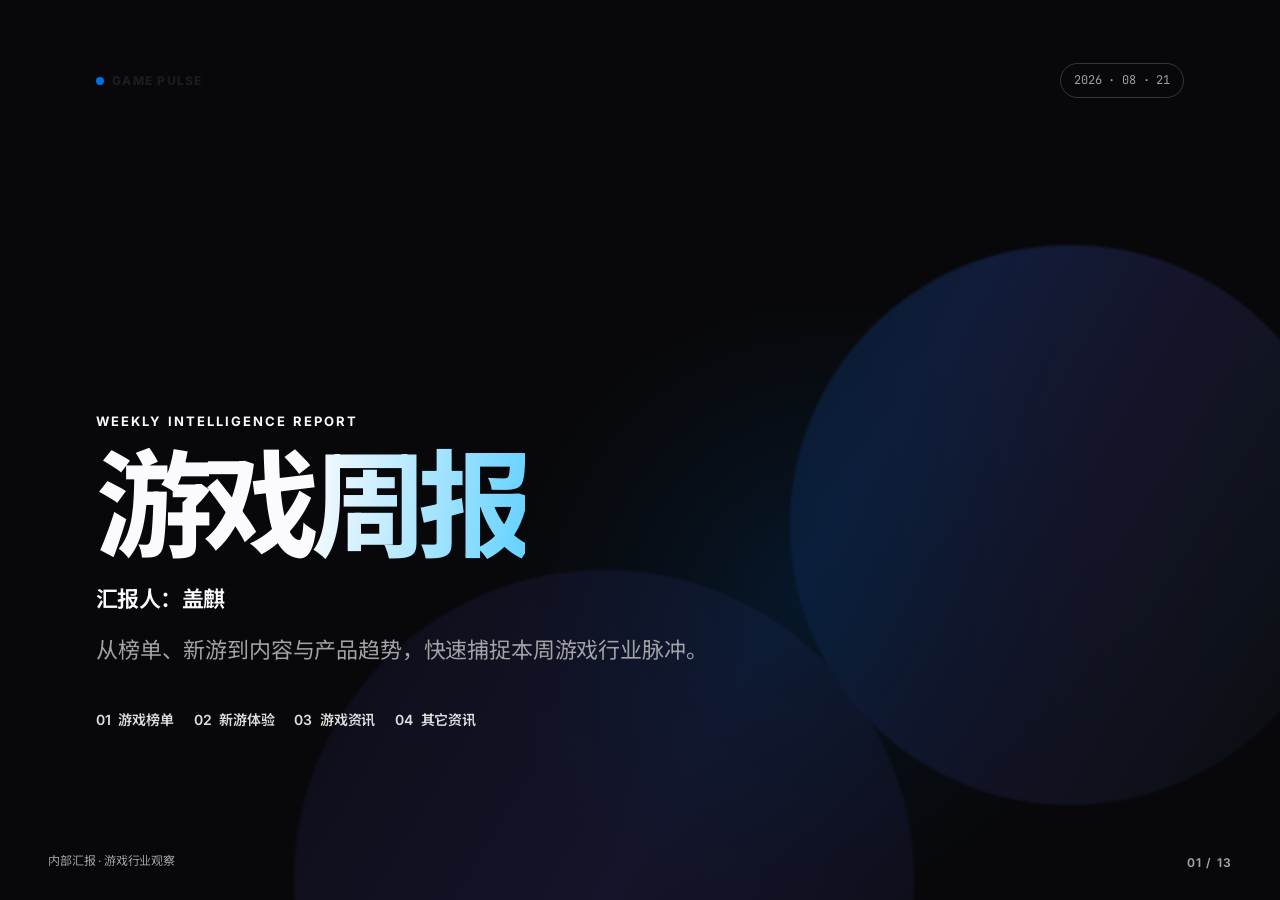
==== index.html @ 240796e3 "Publish game weekly report" ====
<!doctype html>
<html lang="zh-CN">
<head>
  <meta charset="utf-8">
  <meta name="viewport" content="width=device-width, initial-scale=1">
  <title>游戏周报 · 2026.08.21</title>
  <!-- 基于 html-ppt 的 weekly-report 模板重构：极简 Apple keynote 视觉 -->
  <link rel="stylesheet" href="fonts.css">
  <link rel="stylesheet" href="base.css">
  <link rel="stylesheet" href="animations.css">
  <link rel="stylesheet" id="theme-link" href="minimal-white.css">
  <link rel="stylesheet" href="style.css">
</head>
<body class="tpl-game-weekly">
  <main class="deck" aria-label="游戏周报">

    <!-- 01 · Cover -->
    <section class="slide cover-slide dark-slide is-active" data-title="游戏周报">
      <div class="cover-orb orb-a" aria-hidden="true"></div>
      <div class="cover-orb orb-b" aria-hidden="true"></div>
      <div class="cover-top">
        <span class="brand-mark"><i></i>GAME PULSE</span>
        <span class="date-chip">2026 · 08 · 21</span>
      </div>
      <div class="cover-content">
        <p class="eyebrow inverse" data-anim="fade-up">WEEKLY INTELLIGENCE REPORT</p>
        <h1 class="cover-title" data-anim="fade-up">游戏<span>周报</span></h1>
        <p class="cover-reporter" data-anim="fade-up">汇报人：盖麒</p>
        <p class="cover-lede" data-anim="fade-up">从榜单、新游到内容与产品趋势，快速捕捉本周游戏行业脉冲。</p>
        <div class="cover-index" data-anim="fade-up">
          <span>01&nbsp; 游戏榜单</span><span>02&nbsp; 新游体验</span><span>03&nbsp; 游戏资讯</span><span>04&nbsp; 其它资讯</span>
        </div>
      </div>
      <div class="cover-meta">内部汇报 · 游戏行业观察</div>
      <span class="page-count inverse">01 / 13</span>
      <aside class="notes">本周周报覆盖四个部分：榜单表现、新游《Yarn Flow》体验、《黑神话：钟馗》实机公开，以及 IP 商业化和 AI 产品分层两条其它资讯。整份报告重点不在罗列信息，而是提炼可持续跟踪的行业信号。</aside>
    </section>

    <!-- 02 · Agenda -->
    <section class="slide agenda-slide" data-title="本周目录">
      <div class="slide-topline">
        <span class="brand-mark"><i></i>GAME PULSE</span>
        <span class="section-label">WEEKLY REPORT · 08.21</span>
      </div>
      <div class="agenda-intro">
        <p class="eyebrow">THIS WEEK</p>
        <h2 class="h2">四个切面，<br>看见本周游戏脉冲。</h2>
      </div>
      <div class="agenda-grid" data-anim="fade-up">
        <article class="agenda-item active"><span>01</span><div><b>游戏榜单</b><p>总榜、益智解谜、家庭</p></div><em>→</em></article>
        <article class="agenda-item"><span>02</span><div><b>新游体验</b><p>《Yarn Flow》</p></div><em>→</em></article>
        <article class="agenda-item"><span>03</span><div><b>游戏资讯</b><p>《黑神话：钟馗》</p></div><em>→</em></article>
        <article class="agenda-item"><span>04</span><div><b>其它资讯</b><p>IP 商业化与 AI 产品</p></div><em>→</em></article>
      </div>
      <span class="page-count">02 / 13</span>
      <aside class="notes">接下来依次看四个章节。前两部分从移动游戏榜单和一款轻度解谜新游切入；后两部分则关注内容型游戏、成熟 IP 的高端化，以及 AI 产品针对青少年用户的分层设计。</aside>
    </section>

    <!-- 03 · Ranking / Overall -->
    <section class="slide ranking-detail-slide" data-title="01 · 游戏榜单 · 总榜">
      <div class="slide-topline">
        <span class="brand-mark"><i></i>GAME PULSE</span>
        <span class="section-label">01 · 游戏榜单</span>
      </div>
      <div class="rank-focus-heading"><div><p class="eyebrow">RANKING SNAPSHOT · 01</p><h2 class="h2">总榜</h2></div><p>免费 / 付费 / 畅销</p></div>
      <figure class="rank-focus" data-anim="fade-up"><img src="ranking-overall.png" alt="总榜截图"></figure>
      <p class="rank-focus-caption">数据更新时间：08 月 21 日 15:25</p>
      <span class="page-count">03 / 13</span>
      <aside class="notes">总榜单页展示免费、付费和畅销三个维度。当前榜首依次为 Block Out!、Minecraft 与 MONOPOLY GO!。</aside>
    </section>

    <!-- 04 · Ranking / Puzzle -->
    <section class="slide ranking-detail-slide" data-title="01 · 游戏榜单 · 益智解谜">
      <div class="slide-topline">
        <span class="brand-mark"><i></i>GAME PULSE</span>
        <span class="section-label">01 · 游戏榜单</span>
      </div>
      <div class="rank-focus-heading"><div><p class="eyebrow">RANKING SNAPSHOT · 02</p><h2 class="h2">益智解谜</h2></div><p>免费 / 付费 / 畅销</p></div>
      <figure class="rank-focus" data-anim="fade-up"><img src="ranking-puzzle.png" alt="益智解谜榜单截图"></figure>
      <p class="rank-focus-caption">数据更新时间：08 月 21 日 15:20</p>
      <span class="page-count">04 / 13</span>
      <aside class="notes">益智解谜赛道中，Block Out! 位列免费榜首，Red’s First Flight 位列付费榜首，Royal Match 位列畅销榜首。整理解谜和长线经营型产品均保持较高存在感。</aside>
    </section>

    <!-- 05 · Ranking / Family -->
    <section class="slide ranking-detail-slide" data-title="01 · 游戏榜单 · 家庭">
      <div class="slide-topline">
        <span class="brand-mark"><i></i>GAME PULSE</span>
        <span class="section-label">01 · 游戏榜单</span>
      </div>
      <div class="rank-focus-heading"><div><p class="eyebrow">RANKING SNAPSHOT · 03</p><h2 class="h2">家庭</h2></div><p>免费 / 付费 / 畅销</p></div>
      <figure class="rank-focus" data-anim="fade-up"><img src="ranking-family.png" alt="家庭榜单截图"></figure>
      <p class="rank-focus-caption">数据更新时间：08 月 21 日 15:20</p>
      <span class="page-count">05 / 13</span>
      <aside class="notes">家庭赛道中，MONOPOLY GO! 同时位居免费榜与畅销榜首；付费榜首为 MONOPOLY: The Board Game。桌游 IP 在家庭用户中的持续吸引力仍然明显。</aside>
    </section>

    <!-- 04 · Yarn Flow intro -->
    <section class="slide yarn-showcase" data-title="02 · 新游体验 · Yarn Flow">
      <div class="slide-topline">
        <span class="brand-mark"><i></i>GAME PULSE</span>
        <span class="section-label">02 · 新游体验</span>
      </div>
      <div class="yarn-layout">
        <div class="yarn-copy" data-anim="fade-up">
          <p class="eyebrow">NEW GAME TEST</p>
          <h2 class="h2">《Yarn Flow》</h2>
          <p class="yarn-tagline">毛线 × 传送带<br>一场轻量的顺序解谜。</p>
          <p class="yarn-body">点击不同颜色的毛线卷，让毛线进入轨道并流向对应颜色区域；清空场上所有毛线，即可过关。</p>
          <div class="micro-pills"><span>轻度解谜</span><span>颜色归类</span><span>动态反馈</span></div>
        </div>
        <div class="phone-gallery" data-anim="fade-up">
          <figure class="phone phone-1"><img src="yarn-01.png" alt="Yarn Flow 关卡界面 1"></figure>
          <figure class="phone phone-2"><img src="yarn-02.png" alt="Yarn Flow 关卡界面 2"></figure>
          <figure class="phone phone-3"><img src="yarn-03.png" alt="Yarn Flow 关卡界面 3"></figure>
        </div>
      </div>
      <span class="page-count">06 / 13</span>
      <aside class="notes">《Yarn Flow》的包装非常直观：毛线、颜色和传送带。玩家的目标是把不同颜色的毛线依次送入正确区域，直到场面被清空。它并不依赖复杂规则，优势首先来自题材可识别、反馈流畅、上手门槛低。</aside>
    </section>

    <!-- 05 · Yarn Flow analysis -->
    <section class="slide insight-slide" data-title="Yarn Flow · 体验判断">
      <div class="slide-topline">
        <span class="brand-mark"><i></i>GAME PULSE</span>
        <span class="section-label">02 · 新游体验</span>
      </div>
      <p class="eyebrow">EXPERIENCE JUDGMENT</p>
      <h2 class="h2">真正的策略，来自<br><span class="blue-text">“先点哪一卷”。</span></h2>
      <div class="insight-layout" data-anim="fade-up">
        <div class="mechanics-list">
          <article class="mechanic-card"><span class="mechanic-no">01</span><div><h3>核心操作</h3><p>点击不同颜色的毛线卷，使其进入轨道、流向对应颜色区域。</p></div></article>
          <article class="mechanic-card"><span class="mechanic-no">02</span><div><h3>策略来源</h3><p>点击顺序与防堵塞。过早释放不合适的颜色，会占用轨道或临时空间。</p></div></article>
          <article class="mechanic-card"><span class="mechanic-no">03</span><div><h3>动态反馈</h3><p>毛线流动、颜色归类与传送带动画，使传统 Sort / Jam 的体验更轻、更解压。</p></div></article>
        </div>
        <div class="verdict-card">
          <p class="card-label">体验判断</p>
          <h3>低理解成本，<br>但具备强演示性。</h3>
          <p>玩法底层并不复杂，优势主要来自题材辨识度、流动反馈与“点错一步造成堵塞”的即时后果。</p>
          <div class="verdict-line"></div>
          <p class="card-label">后续值得观察</p>
          <div class="watch-list"><span>关卡复杂度</span><span>障碍扩展</span><span>长线留存</span></div>
        </div>
      </div>
      <span class="page-count">07 / 13</span>
      <aside class="notes">这款产品的核心不是新规则，而是用毛线流动重新包装了顺序解谜。操作简单，但错误顺序会马上产生堵塞，形成自然的策略张力。这种“正确与错误都很可视化”的结构，也天然适合在买量素材中快速传达玩法。</aside>
    </section>

    <!-- 06 · Black Myth news -->
    <section class="slide black-myth-slide dark-slide" data-title="03 · 游戏资讯 · 黑神话：钟馗">
      <div class="slide-topline">
        <span class="brand-mark inverse"><i></i>GAME PULSE</span>
        <span class="section-label inverse">03 · 游戏资讯</span>
      </div>
      <div class="black-myth-heading" data-anim="fade-up">
        <div>
          <p class="eyebrow inverse">GAME NEWS · AUG 20</p>
          <h2 class="h2 inverse">《黑神话：钟馗》<br>公布 <span class="blue-text">15 分钟</span>实机</h2>
        </div>
        <div class="status-note"><b>开发中版本</b><span>项目仍处早期研发阶段<br>发售时间尚未公布</span></div>
      </div>
      <div class="black-myth-gallery" data-anim="fade-up">
        <figure class="myth-frame myth-1"><img src="zhongkui-01.png" alt="黑神话钟馗人物实机截图"></figure>
        <figure class="myth-frame myth-2"><img src="zhongkui-02.png" alt="黑神话钟馗战斗实机截图"></figure>
        <figure class="myth-frame myth-3"><img src="zhongkui-03.png" alt="黑神话钟馗场景实机截图"></figure>
      </div>
      <p class="black-myth-summary">首次较完整展示战斗、关卡流程及部分剧情内容；新作延续中国传统文化与志怪题材方向，同时开始呈现不同于《悟空》的角色、战斗体验与世界观。</p>
      <span class="page-count inverse">08 / 13</span>
      <aside class="notes">8 月 20 日，游戏科学公开了《黑神话：钟馗》约 15 分钟的开发中版本实机。这次内容首次比较完整地展示了战斗、关卡流程和部分剧情。需要强调的是，项目仍在早期研发中，尚未公布发售时间。</aside>
    </section>

    <!-- 07 · Black Myth observation -->
    <section class="slide route-slide" data-title="黑神话 · 行业观察">
      <div class="slide-topline">
        <span class="brand-mark"><i></i>GAME PULSE</span>
        <span class="section-label">03 · 游戏资讯</span>
      </div>
      <p class="eyebrow">INDUSTRY OBSERVATION</p>
      <h2 class="h2">不复制《悟空》，<br>而是扩展新的<span class="blue-text">“黑神话”。</span></h2>
      <div class="route-layout" data-anim="fade-up">
        <div class="route-statement">
          <p>《黑神话：悟空》成功后，游戏科学没有把前作公式化复制，而是尝试在同一品牌下拓展新的题材与体验。</p>
          <div class="route-arrow">→</div>
          <p class="route-small">这份持续高关注，也为国产高品质 PC / 主机游戏的下一阶段提供了市场验证。</p>
        </div>
        <div class="route-cards">
          <article><span>01</span><h3>题材</h3><p>中国传统文化<br>与志怪叙事</p></article>
          <article><span>02</span><h3>体验</h3><p>新角色、新战斗<br>与新世界观</p></article>
          <article class="route-accent"><span>03</span><h3>路径</h3><p>高品质 PC / 主机<br>＋ 中国题材 ＋ 全球发行</p></article>
        </div>
      </div>
      <span class="page-count">09 / 13</span>
      <aside class="notes">行业观察的重点是：游戏科学并没有简单延续《悟空》的角色与故事，而是在“黑神话”品牌下扩展新的中国志怪题材。项目持续受到高度关注，说明高品质 PC / 主机游戏、中国文化题材与全球发行的组合，仍有强市场号召力。</aside>
    </section>

    <!-- 08 · Pokémon -->
    <section class="slide jewelry-slide dark-slide" data-title="04 · 其它资讯 · 宝可梦高级珠宝">
      <div class="slide-topline">
        <span class="brand-mark inverse"><i></i>GAME PULSE</span>
        <span class="section-label inverse">04 · 其它资讯</span>
      </div>
      <div class="jewelry-layout">
        <div class="jewelry-copy" data-anim="fade-up">
          <p class="eyebrow inverse">IP × LUXURY</p>
          <h2 class="h2 inverse">宝可梦 30 周年<br>做了一枚<span class="warm-text">“一件孤品”。</span></h2>
          <p class="jewelry-lede">珠宝艺术家 Philip Gefaell 打造 Ash Charizard Ring，以立体喷火龙作为核心设计，仅制作 1 件。</p>
          <div class="materials"><span>18K 白金</span><span>玫瑰金</span><span>VVS 钻石</span></div>
          <div class="luxury-insight"><p class="card-label inverse">趋势观察</p><p>成熟游戏 / 动漫 IP 的商业化边界，正从服饰、潮玩与联名商品，进一步向高级珠宝与收藏级奢侈品延伸。</p></div>
        </div>
        <div class="ring-gallery" data-anim="fade-up">
          <figure class="ring-main"><img src="charizard-ring-01.png" alt="喷火龙高级珠宝戒指双视角"></figure>
          <figure class="ring-detail"><img src="charizard-ring-02.png" alt="喷火龙高级珠宝戒指细节"></figure>
        </div>
      </div>
      <span class="page-count inverse">10 / 13</span>
      <aside class="notes">宝可梦 30 周年周边并非停在传统服饰或潮玩。Philip Gefaell 制作的 Ash Charizard Ring 采用 18K 白金、玫瑰金和 VVS 钻石，只有一件。它体现的是成熟 IP 向高级珠宝和收藏级奢侈品延伸的商业化趋势。</aside>
    </section>

    <!-- 09 · ChatGPT for Teens -->
    <section class="slide teen-slide" data-title="04 · 其它资讯 · ChatGPT for Teens">
      <div class="slide-topline">
        <span class="brand-mark"><i></i>GAME PULSE</span>
        <span class="section-label">04 · 其它资讯</span>
      </div>
      <div class="teen-layout">
        <figure class="teen-visual" data-anim="fade-up"><img src="chatgpt-teens.png" alt="ChatGPT for Teens 宣传图"></figure>
        <div class="teen-copy" data-anim="fade-up">
          <p class="eyebrow">AI PRODUCT SIGNAL</p>
          <h2 class="h2">ChatGPT<br>for Teens</h2>
          <p class="teen-age">13–17 岁</p>
          <p class="teen-lede">OpenAI 本周正式推出面向青少年的 ChatGPT 版本，强化内容保护，并加入家长控制、Quiet Hours 与学习辅助功能。</p>
          <div class="feature-list"><span>更严格内容保护</span><span>家长控制</span><span>Quiet Hours</span><span>学习辅助</span></div>
        </div>
      </div>
      <div class="teen-trend" data-anim="fade-up"><span>趋势观察</span><p>AI 产品正从“一个产品服务所有用户”，转向按年龄、职业与使用场景进行分层设计。</p></div>
      <span class="page-count">11 / 13</span>
      <aside class="notes">ChatGPT for Teens 面向 13 到 17 岁用户，新增更严格的内容保护、家长控制、Quiet Hours 和学习辅助。随着 AI 进入教育与家庭场景，青少年安全、家长控制和学习辅助，预计会成为头部 AI 产品的重要竞争方向。</aside>
    </section>

    <!-- 10 · Summary -->
    <section class="slide summary-slide" data-title="本周三条信号">
      <div class="slide-topline">
        <span class="brand-mark"><i></i>GAME PULSE</span>
        <span class="section-label">WEEKLY TAKEAWAYS</span>
      </div>
      <p class="eyebrow">SIGNALS, NOT NOISE</p>
      <h2 class="h2">本周值得带走的<br><span class="blue-text">三条信号。</span></h2>
      <div class="summary-grid" data-anim="fade-up">
        <article class="summary-card"><span>01</span><h3>玩法看反馈</h3><p>低理解成本 + 可视化阻塞，仍是轻度解谜做出差异化与买量表达的有效组合。</p><i>Yarn Flow</i></article>
        <article class="summary-card"><span>02</span><h3>内容看格局</h3><p>高品质 PC / 主机、中华文化题材与全球发行的路线，仍能持续凝聚市场注意力。</p><i>黑神话：钟馗</i></article>
        <article class="summary-card summary-dark"><span>03</span><h3>商业化看边界</h3><p>成熟 IP 向高端消费品延展，AI 向年龄与场景分层，产品边界都在向更细处生长。</p><i>Pokémon · ChatGPT</i></article>
      </div>
      <span class="page-count">12 / 13</span>
      <aside class="notes">最后把本周内容收束成三条信号：产品层面看可视化反馈和低理解成本；内容层面看高品质国产主机游戏的题材扩张；商业化和产品层面，则分别体现为 IP 的高端化和 AI 用户分层。</aside>
    </section>

    <!-- 11 · End -->
    <section class="slide end-slide dark-slide" data-title="谢谢">
      <div class="end-orb" aria-hidden="true"></div>
      <div class="end-content" data-anim="fade-up">
        <p class="eyebrow inverse">END OF REPORT</p>
        <h1 class="end-title">Thank you.</h1>
        <p>游戏行业周报 · 2026.08.21</p>
        <div class="end-line"></div>
        <span>Q&amp;A</span>
      </div>
      <span class="page-count inverse">13 / 13</span>
      <aside class="notes">以上是本周游戏行业周报。后续可继续重点跟踪《Yarn Flow》的关卡与留存表现、《黑神话：钟馗》的开发节奏，以及成熟 IP 高端化和 AI 青少年产品分层的后续案例。</aside>
    </section>
  </main>

  <script src="runtime.js"></script>
</body>
</html>
---- fonts.css ----
/* html-ppt :: shared webfonts */
@import url('https://fonts.googleapis.com/css2?family=Inter:wght@200;300;400;500;600;700;800;900&display=swap');
@import url('https://fonts.googleapis.com/css2?family=Noto+Sans+SC:wght@200;300;400;500;600;700;900&display=swap');
@import url('https://fonts.googleapis.com/css2?family=Noto+Serif+SC:wght@300;400;600;700&display=swap');
@import url('https://fonts.googleapis.com/css2?family=JetBrains+Mono:wght@400;500;700&display=swap');
@import url('https://fonts.googleapis.com/css2?family=Playfair+Display:ital,wght@0,400;0,600;0,800;1,400&display=swap');
@import url('https://fonts.googleapis.com/css2?family=Space+Grotesk:wght@300;400;500;600;700&display=swap');
@import url('https://fonts.googleapis.com/css2?family=IBM+Plex+Mono:wght@300;400;500;700&display=swap');
@import url('https://fonts.googleapis.com/css2?family=Archivo+Black&display=swap');
---- base.css ----
/* html-ppt :: base.css — reset + shared tokens + layout primitives */
/* Default tokens. Themes in assets/themes/*.css override the :root block. */
:root {
  --bg: #ffffff;
  --bg-soft: #f7f7f8;
  --surface: #ffffff;
  --surface-2: #f2f2f4;
  --border: rgba(0,0,0,.08);
  --border-strong: rgba(0,0,0,.16);
  --text-1: #111216;
  --text-2: #55596a;
  --text-3: #8a8f9e;
  --accent: #3b6cff;
  --accent-2: #7a5cff;
  --accent-3: #ff5c8a;
  --good: #1aaf6c;
  --warn: #f5a524;
  --bad:  #e0445a;
  --grad: linear-gradient(135deg,#3b6cff,#7a5cff 55%,#ff5c8a);
  --grad-soft: linear-gradient(135deg,#eef2ff,#f5ecff 55%,#ffeef5);
  --radius: 18px;
  --radius-sm: 12px;
  --radius-lg: 26px;
  --shadow: 0 10px 30px rgba(18,24,40,.08), 0 2px 6px rgba(18,24,40,.04);
  --shadow-lg: 0 24px 60px rgba(18,24,40,.14), 0 6px 16px rgba(18,24,40,.06);
  --font-sans: 'Inter','Noto Sans SC',-apple-system,BlinkMacSystemFont,Helvetica,Arial,sans-serif;
  --font-serif: 'Playfair Display','Noto Serif SC',Georgia,serif;
  --font-mono: 'JetBrains Mono','IBM Plex Mono',SFMono-Regular,Menlo,monospace;
  --font-display: var(--font-sans);
  --letter-tight: -.03em;
  --letter-normal: -.01em;
  --ease: cubic-bezier(.4,0,.2,1);
}

*,*::before,*::after{box-sizing:border-box}
html,body{margin:0;padding:0;background:var(--bg);color:var(--text-1);
  font-family:var(--font-sans);font-weight:400;line-height:1.6;
  -webkit-font-smoothing:antialiased;-moz-osx-font-smoothing:grayscale;
  letter-spacing:var(--letter-normal)}
img,svg,video{max-width:100%;display:block}
a{color:var(--accent);text-decoration:none}
a:hover{text-decoration:underline}
code,kbd,pre,samp{font-family:var(--font-mono)}

/* ================= SLIDE SYSTEM ================= */
.deck{position:relative;width:100vw;height:100vh;overflow:hidden;background:var(--bg)}
.slide{
  position:absolute;inset:0;
  display:flex;flex-direction:column;justify-content:center;
  padding:72px 96px;
  box-sizing:border-box;
  opacity:0;pointer-events:none;
  transition:opacity .5s var(--ease), transform .5s var(--ease);
  transform:translateX(30px);
  overflow:hidden;
}
.slide.is-active{opacity:1;pointer-events:auto;transform:translateX(0);z-index:2}
.slide.is-prev{transform:translateX(-30px)}

/* single-page standalone (used when a layout file is opened directly) */
body.single .slide{position:relative;width:100vw;height:100vh;opacity:1;transform:none;pointer-events:auto}

/* ================= TYPOGRAPHY ================= */
.eyebrow{font-size:13px;font-weight:500;letter-spacing:.16em;text-transform:uppercase;color:var(--text-3)}
.kicker{font-size:14px;font-weight:600;color:var(--accent);letter-spacing:.08em;text-transform:uppercase}
h1.title,.h1{font-family:var(--font-display);font-size:72px;line-height:1.05;font-weight:800;letter-spacing:var(--letter-tight);margin:0 0 18px;color:var(--text-1)}
h2.title,.h2{font-family:var(--font-display);font-size:54px;line-height:1.1;font-weight:700;letter-spacing:var(--letter-tight);margin:0 0 14px}
h3,.h3{font-size:32px;line-height:1.2;font-weight:600;letter-spacing:var(--letter-normal);margin:0 0 10px}
h4,.h4{font-size:22px;line-height:1.3;font-weight:600;margin:0 0 8px}
.lede{font-size:22px;line-height:1.55;color:var(--text-2);font-weight:300;max-width:62ch}
.dim{color:var(--text-2)}
.dim2{color:var(--text-3)}
.mono{font-family:var(--font-mono)}
.serif{font-family:var(--font-serif)}
.gradient-text{background:var(--grad);-webkit-background-clip:text;background-clip:text;-webkit-text-fill-color:transparent;color:transparent}

/* ================= LAYOUT PRIMITIVES ================= */
.stack>*+*{margin-top:14px}
.row{display:flex;gap:24px;align-items:center}
.row.wrap{flex-wrap:wrap}
.grid{display:grid;gap:24px}
.g2{grid-template-columns:repeat(2,1fr)}
.g3{grid-template-columns:repeat(3,1fr)}
.g4{grid-template-columns:repeat(4,1fr)}
.center{display:flex;align-items:center;justify-content:center;text-align:center}
.fill{flex:1}
.sp-t{padding-top:24px}.sp-b{padding-bottom:24px}
.mt-s{margin-top:8px}.mt-m{margin-top:18px}.mt-l{margin-top:32px}
.mb-s{margin-bottom:8px}.mb-m{margin-bottom:18px}.mb-l{margin-bottom:32px}

/* ================= CARDS ================= */
.card{background:var(--surface);border:1px solid var(--border);border-radius:var(--radius);
  padding:26px 28px;box-shadow:var(--shadow);position:relative;overflow:hidden}
.card-soft{background:var(--surface-2);border:1px solid var(--border)}
.card-outline{background:transparent;border:1.5px solid var(--border-strong);box-shadow:none}
.card-accent{background:var(--surface);border-top:3px solid var(--accent)}
.card-hover{transition:transform .3s var(--ease),box-shadow .3s var(--ease)}
.card-hover:hover{transform:translateY(-4px);box-shadow:var(--shadow-lg)}

.pill{display:inline-block;padding:4px 12px;border-radius:999px;font-size:12px;font-weight:500;
  background:var(--surface-2);color:var(--text-2);border:1px solid var(--border)}
.pill-accent{background:color-mix(in srgb,var(--accent) 12%,transparent);color:var(--accent);border-color:color-mix(in srgb,var(--accent) 28%,transparent)}

/* ================= BARS / DIVIDERS ================= */
.divider{height:1px;background:var(--border);width:100%}
.divider-accent{height:3px;width:72px;background:var(--accent);border-radius:2px}

/* ================= CHROME (header/footer/progress) ================= */
.deck-header{position:absolute;top:24px;left:40px;right:40px;display:flex;align-items:center;justify-content:space-between;
  font-size:12px;color:var(--text-3);letter-spacing:.12em;text-transform:uppercase;z-index:10;pointer-events:none}
.deck-footer{position:absolute;bottom:24px;left:40px;right:40px;display:flex;align-items:center;justify-content:space-between;
  font-size:12px;color:var(--text-3);z-index:10;pointer-events:none}
.slide-number::before{content:attr(data-current)}
.slide-number::after{content:" / " attr(data-total)}
.progress-bar{position:fixed;left:0;right:0;bottom:0;height:3px;background:transparent;z-index:20}
.progress-bar > span{display:block;height:100%;width:0;background:var(--accent);transition:width .3s var(--ease)}

/* ================= PRESENTER / OVERVIEW ================= */
.notes{display:none!important}
.notes-overlay{position:fixed;inset:auto 0 0 0;max-height:42vh;background:rgba(20,22,30,.95);color:#e8ebf4;
  padding:20px 32px;font-size:16px;line-height:1.6;border-top:1px solid rgba(255,255,255,.1);transform:translateY(100%);
  transition:transform .3s var(--ease);z-index:40;overflow:auto;font-family:var(--font-sans)}
.notes-overlay.open{transform:translateY(0)}
.overview{position:fixed;inset:0;background:rgba(10,12,18,.92);backdrop-filter:blur(12px);z-index:50;
  display:none;padding:40px;overflow:auto}
.overview.open{display:grid;grid-template-columns:repeat(4,1fr);gap:20px;align-content:start}
.overview .thumb{background:var(--surface);border:1px solid var(--border);border-radius:12px;
  aspect-ratio:16/9;overflow:hidden;cursor:pointer;position:relative;color:var(--text-1);padding:16px;
  font-size:11px;transition:transform .2s var(--ease)}
.overview .thumb:hover{transform:scale(1.04)}
.overview .thumb .n{position:absolute;top:8px;left:10px;font-weight:700;font-size:14px;color:var(--text-3)}
.overview .thumb .t{position:absolute;bottom:10px;left:14px;right:14px;font-weight:600;color:var(--text-1)}

/* ================= PRESENTER VIEW ================= */
/* Presenter view opens in a separate popup window (S key).
 * All presenter styles are self-contained in the popup HTML generated by runtime.js.
 * The audience window (this file) is NOT affected — it stays as normal deck view.
 * Only the .notes class below is needed to hide speaker notes from audience. */

/* ================= UTILITY ================= */
.hidden{display:none!important}
.nowrap{white-space:nowrap}
.tr{text-align:right}.tc{text-align:center}.tl{text-align:left}
.uppercase{text-transform:uppercase;letter-spacing:.12em}

/* ================= PRINT ================= */
@media print{
  .slide{position:relative;opacity:1!important;transform:none!important;page-break-after:always;height:100vh}
  .deck-header,.deck-footer,.progress-bar,.notes-overlay,.overview{display:none!important}
}
---- animations.css ----
/* html-ppt :: animations.css
 * Apply by adding class="anim-<name>" or data-anim="<name>".
 * Durations are deliberately snappy; tweak --anim-dur per element.
 */
:root{--anim-dur:.7s;--anim-ease:cubic-bezier(.4,0,.2,1)}

/* ---------- FADE DIRECTIONALS ---------- */
@keyframes kf-fade-up{from{opacity:0;transform:translateY(32px)}to{opacity:1;transform:none}}
@keyframes kf-fade-down{from{opacity:0;transform:translateY(-32px)}to{opacity:1;transform:none}}
@keyframes kf-fade-left{from{opacity:0;transform:translateX(-40px)}to{opacity:1;transform:none}}
@keyframes kf-fade-right{from{opacity:0;transform:translateX(40px)}to{opacity:1;transform:none}}
.anim-fade-up{animation:kf-fade-up var(--anim-dur) var(--anim-ease) both}
.anim-fade-down{animation:kf-fade-down var(--anim-dur) var(--anim-ease) both}
.anim-fade-left{animation:kf-fade-left var(--anim-dur) var(--anim-ease) both}
.anim-fade-right{animation:kf-fade-right var(--anim-dur) var(--anim-ease) both}

/* ---------- RISE / DROP / ZOOM / BLUR / GLITCH ---------- */
@keyframes kf-rise{from{opacity:0;transform:translateY(60px) scale(.97);filter:blur(6px)}to{opacity:1;transform:none;filter:none}}
@keyframes kf-drop{from{opacity:0;transform:translateY(-60px) scale(.97)}to{opacity:1;transform:none}}
@keyframes kf-zoom{0%{opacity:0;transform:scale(.6)}60%{transform:scale(1.04)}100%{opacity:1;transform:scale(1)}}
@keyframes kf-blur{from{opacity:0;filter:blur(18px)}to{opacity:1;filter:none}}
@keyframes kf-glitch{0%{opacity:0;transform:translateX(0);clip-path:inset(0 0 0 0)}
  20%{opacity:1;transform:translateX(-6px);clip-path:inset(20% 0 30% 0)}
  40%{transform:translateX(4px);clip-path:inset(50% 0 10% 0)}
  60%{transform:translateX(-3px);clip-path:inset(10% 0 60% 0)}
  80%{transform:translateX(2px);clip-path:inset(0 0 0 0)}
  100%{opacity:1;transform:none}}
.anim-rise-in{animation:kf-rise .9s var(--anim-ease) both}
.anim-drop-in{animation:kf-drop .8s var(--anim-ease) both}
.anim-zoom-pop{animation:kf-zoom .7s cubic-bezier(.22,1.3,.36,1) both}
.anim-blur-in{animation:kf-blur .8s var(--anim-ease) both}
.anim-glitch-in{animation:kf-glitch .8s steps(5,end) both}

/* ---------- TYPEWRITER ---------- */
.anim-typewriter{display:inline-block;overflow:hidden;white-space:nowrap;border-right:2px solid currentColor;
  width:0;animation:kf-type 2.4s steps(40,end) forwards, kf-caret 1s step-end infinite}
@keyframes kf-type{to{width:100%}}
@keyframes kf-caret{50%{border-color:transparent}}

/* ---------- GLOW / SHIMMER / GRADIENT-FLOW ---------- */
@keyframes kf-neon{0%,100%{text-shadow:0 0 8px var(--accent),0 0 20px var(--accent)}
  50%{text-shadow:0 0 16px var(--accent),0 0 40px var(--accent),0 0 80px var(--accent)}}
.anim-neon-glow{animation:kf-neon 2s ease-in-out infinite}

.anim-shimmer-sweep{position:relative;overflow:hidden}
.anim-shimmer-sweep::after{content:"";position:absolute;inset:0;
  background:linear-gradient(110deg,transparent 40%,rgba(255,255,255,.55) 50%,transparent 60%);
  transform:translateX(-100%);animation:kf-shimmer 2.4s var(--anim-ease) infinite}
@keyframes kf-shimmer{to{transform:translateX(100%)}}

.anim-gradient-flow{background:linear-gradient(90deg,var(--accent),var(--accent-2,var(--accent)),var(--accent-3,var(--accent)),var(--accent));
  background-size:300% 100%;-webkit-background-clip:text;background-clip:text;color:transparent;-webkit-text-fill-color:transparent;
  animation:kf-gradflow 4s linear infinite}
@keyframes kf-gradflow{to{background-position:300% 0}}

/* ---------- STAGGER LIST ---------- */
.anim-stagger-list > *{opacity:0;animation:kf-rise .65s var(--anim-ease) both}
.anim-stagger-list > *:nth-child(1){animation-delay:.05s}
.anim-stagger-list > *:nth-child(2){animation-delay:.15s}
.anim-stagger-list > *:nth-child(3){animation-delay:.25s}
.anim-stagger-list > *:nth-child(4){animation-delay:.35s}
.anim-stagger-list > *:nth-child(5){animation-delay:.45s}
.anim-stagger-list > *:nth-child(6){animation-delay:.55s}
.anim-stagger-list > *:nth-child(7){animation-delay:.65s}
.anim-stagger-list > *:nth-child(8){animation-delay:.75s}
.anim-stagger-list > *:nth-child(n+9){animation-delay:.85s}

/* ---------- COUNTER-UP (JS-driven, marker class only) ---------- */
.counter{font-variant-numeric:tabular-nums}

/* ---------- SVG PATH DRAW ---------- */
.anim-path-draw path,.anim-path-draw line,.anim-path-draw polyline,.anim-path-draw circle,.anim-path-draw rect{
  stroke-dasharray:1000;stroke-dashoffset:1000;animation:kf-draw 2s var(--anim-ease) forwards}
@keyframes kf-draw{to{stroke-dashoffset:0}}

/* ---------- PARALLAX TILT (hover) ---------- */
.anim-parallax-tilt{transform-style:preserve-3d;transition:transform .4s var(--anim-ease)}
.anim-parallax-tilt:hover{transform:perspective(900px) rotateX(6deg) rotateY(-8deg) translateZ(10px)}

/* ---------- CARD FLIP 3D ---------- */
@keyframes kf-flip{from{transform:perspective(1200px) rotateY(-90deg);opacity:0}
  to{transform:perspective(1200px) rotateY(0);opacity:1}}
.anim-card-flip-3d{animation:kf-flip .9s var(--anim-ease) both;transform-style:preserve-3d;backface-visibility:hidden}

/* ---------- CUBE ROTATE 3D ---------- */
@keyframes kf-cube{from{transform:perspective(1200px) rotateX(20deg) rotateY(-90deg) translateZ(-200px);opacity:0}
  to{transform:perspective(1200px) rotateX(0) rotateY(0) translateZ(0);opacity:1}}
.anim-cube-rotate-3d{animation:kf-cube 1s var(--anim-ease) both}

/* ---------- PAGE TURN 3D ---------- */
@keyframes kf-pageturn{from{transform:perspective(1600px) rotateY(-85deg);transform-origin:left center;opacity:0}
  to{transform:perspective(1600px) rotateY(0);opacity:1}}
.anim-page-turn-3d{animation:kf-pageturn 1s var(--anim-ease) both;transform-origin:left center}

/* ---------- PERSPECTIVE ZOOM ---------- */
@keyframes kf-pzoom{from{opacity:0;transform:perspective(1400px) translateZ(-400px) rotateX(12deg)}
  to{opacity:1;transform:none}}
.anim-perspective-zoom{animation:kf-pzoom 1s var(--anim-ease) both}

/* ---------- MARQUEE SCROLL ---------- */
.anim-marquee-scroll{display:flex;gap:48px;white-space:nowrap;animation:kf-marquee 20s linear infinite}
@keyframes kf-marquee{from{transform:translateX(0)}to{transform:translateX(-50%)}}

/* ---------- KEN BURNS ---------- */
@keyframes kf-kenburns{0%{transform:scale(1) translate(0,0)}100%{transform:scale(1.15) translate(-2%,-1%)}}
.anim-kenburns{animation:kf-kenburns 14s ease-in-out infinite alternate}

/* ---------- CONFETTI BURST (pseudo — pure CSS sparkles) ---------- */
.anim-confetti-burst{position:relative}
.anim-confetti-burst::before,.anim-confetti-burst::after{
  content:"";position:absolute;top:50%;left:50%;width:8px;height:8px;border-radius:50%;
  background:var(--accent);box-shadow:
    20px -30px 0 var(--accent-2,var(--accent)),-25px -20px 0 var(--accent-3,var(--accent)),
    30px 20px 0 var(--good,#1aaf6c),-30px 25px 0 var(--warn,#f5a524),
    40px -10px 0 var(--bad,#e0445a),-45px 0 0 var(--accent),
    10px 40px 0 var(--accent-2,var(--accent)),-15px -40px 0 var(--accent-3,var(--accent));
  opacity:0;animation:kf-confetti 1.2s var(--anim-ease) forwards}
.anim-confetti-burst::after{animation-delay:.15s;transform:rotate(45deg)}
@keyframes kf-confetti{0%{opacity:0;transform:scale(.2)}30%{opacity:1}100%{opacity:0;transform:scale(2.2)}}

/* ---------- SPOTLIGHT ---------- */
@keyframes kf-spot{0%{clip-path:circle(0% at 50% 50%)}100%{clip-path:circle(140% at 50% 50%)}}
.anim-spotlight{animation:kf-spot 1.1s var(--anim-ease) both}

/* ---------- MORPH SHAPE (SVG) ---------- */
.anim-morph-shape path{animation:kf-morph 6s ease-in-out infinite alternate}
@keyframes kf-morph{0%{d:path("M60,120 Q120,20 180,120 T300,120")}
  100%{d:path("M60,120 Q120,220 180,120 T300,120")}}

/* ---------- RIPPLE REVEAL ---------- */
@keyframes kf-ripple{0%{clip-path:circle(0% at 20% 80%);opacity:.4}
  100%{clip-path:circle(160% at 20% 80%);opacity:1}}
.anim-ripple-reveal{animation:kf-ripple 1.2s var(--anim-ease) both}

/* reduced motion */
@media (prefers-reduced-motion: reduce){
  [class*="anim-"]{animation:none!important;transition:none!important}
}
---- minimal-white.css ----
/* theme: minimal-white — 极简白，克制高级 */
:root{
  --bg:#ffffff;--bg-soft:#fafafa;--surface:#ffffff;--surface-2:#f5f5f6;
  --border:rgba(17,18,22,.08);--border-strong:rgba(17,18,22,.16);
  --text-1:#0c0d10;--text-2:#55596a;--text-3:#9ca1b0;
  --accent:#111216;--accent-2:#3b3f4a;--accent-3:#6b6f7a;
  --good:#1aaf6c;--warn:#c98500;--bad:#c13a3a;
  --grad:linear-gradient(135deg,#111216,#3b3f4a);
  --grad-soft:linear-gradient(135deg,#f5f5f6,#ffffff);
  --radius:14px;--radius-sm:8px;--radius-lg:22px;
  --shadow:0 1px 2px rgba(17,18,22,.04),0 8px 24px rgba(17,18,22,.06);
  --shadow-lg:0 20px 60px rgba(17,18,22,.1);
  --font-sans:'Inter','Noto Sans SC',sans-serif;
  --font-display:'Inter','Noto Sans SC',sans-serif;
  --letter-tight:-.035em;
}
---- style.css ----
/*
 * 游戏行业周报 2026.08.21
 * 基于 html-ppt / weekly-report 模板；以 minimal-white 为底，重绘为 Apple-keynote 风格。
 */
.tpl-game-weekly {
  --bg: #f5f5f7;
  --bg-soft: #ffffff;
  --surface: #ffffff;
  --surface-2: #ebebef;
  --border: rgba(29, 29, 31, .10);
  --border-strong: rgba(29, 29, 31, .19);
  --text-1: #1d1d1f;
  --text-2: #5d5d63;
  --text-3: #8e8e93;
  --accent: #0071e3;
  --accent-2: #5e5ce6;
  --accent-3: #64d2ff;
  --good: #34c759;
  --warn: #ff9f0a;
  --bad: #ff453a;
  --ink: #08080a;
  --ink-soft: #151519;
  --inverse: #fbfbfd;
  --inverse-muted: #a1a1a6;
  --warm: #f2b774;
  --blue-soft: #d9ecff;
  --grad: linear-gradient(135deg, var(--accent), var(--accent-2) 52%, var(--accent-3));
  --grad-soft: linear-gradient(135deg, var(--blue-soft), var(--surface));
  --radius: 28px;
  --radius-sm: 18px;
  --radius-lg: 38px;
  --shadow: 0 12px 34px rgba(29, 29, 31, .08), 0 2px 7px rgba(29, 29, 31, .04);
  --shadow-lg: 0 30px 70px rgba(29, 29, 31, .16), 0 8px 22px rgba(29, 29, 31, .08);
  --font-sans: -apple-system, BlinkMacSystemFont, "SF Pro Display", "Inter", "Noto Sans SC", sans-serif;
  --font-display: var(--font-sans);
  --letter-tight: -.055em;
  background: var(--bg);
}

.tpl-game-weekly .deck { background: var(--bg); }
.tpl-game-weekly .slide { padding: 58px 96px 54px; background: var(--bg); }
.tpl-game-weekly .h1,
.tpl-game-weekly .h2,
.tpl-game-weekly .h3,
.tpl-game-weekly p,
.tpl-game-weekly figure { margin-top: 0; }
.tpl-game-weekly .h2 { font-size: 58px; line-height: 1.06; letter-spacing: var(--letter-tight); margin-bottom: 0; }
.tpl-game-weekly .h3 { font-size: 22px; line-height: 1.2; letter-spacing: -.03em; }
.tpl-game-weekly .eyebrow { color: var(--accent); font-size: 13px; font-weight: 700; letter-spacing: .16em; }
.tpl-game-weekly .eyebrow.inverse,
.tpl-game-weekly .inverse { color: var(--inverse); }
.tpl-game-weekly .blue-text { color: var(--accent); }
.tpl-game-weekly .warm-text { color: var(--warm); }

.tpl-game-weekly .slide-topline,
.tpl-game-weekly .cover-top {
  align-items: center;
  display: flex;
  justify-content: space-between;
  position: relative;
  z-index: 3;
}
.tpl-game-weekly .brand-mark { align-items: center; color: var(--text-1); display: inline-flex; font-size: 12px; font-weight: 750; gap: 8px; letter-spacing: .105em; }
.tpl-game-weekly .brand-mark i { background: var(--accent); border-radius: 999px; display: inline-block; height: 8px; width: 8px; }
.tpl-game-weekly .brand-mark.inverse { color: var(--inverse); }
.tpl-game-weekly .section-label { color: var(--text-3); font-size: 12px; font-weight: 650; letter-spacing: .10em; }
.tpl-game-weekly .section-label.inverse { color: var(--inverse-muted); }
.tpl-game-weekly .page-count { bottom: 28px; color: var(--text-3); font-size: 12px; font-weight: 650; letter-spacing: .1em; position: absolute; right: 48px; z-index: 4; }
.tpl-game-weekly .page-count.inverse { color: var(--inverse-muted); }

/* Cover */
.tpl-game-weekly .dark-slide { background: var(--ink); color: var(--inverse); }
.tpl-game-weekly .cover-slide { isolation: isolate; overflow: hidden; }
.tpl-game-weekly .cover-slide::before { background: radial-gradient(circle at 63% 67%, color-mix(in srgb, var(--accent) 72%, transparent), transparent 31%); content: ""; inset: 0; opacity: .86; position: absolute; z-index: -2; }
.tpl-game-weekly .cover-slide::after { background: linear-gradient(121deg, var(--ink) 18%, color-mix(in srgb, var(--ink) 76%, transparent) 63%, var(--ink) 100%); content: ""; inset: 0; position: absolute; z-index: -1; }
.tpl-game-weekly .cover-orb { border-radius: 999px; filter: blur(1px); opacity: .9; position: absolute; z-index: -3; }
.tpl-game-weekly .orb-a { background: var(--grad); height: 560px; right: -70px; top: 245px; transform: rotate(-20deg); width: 560px; }
.tpl-game-weekly .orb-b { background: color-mix(in srgb, var(--accent-2) 68%, transparent); bottom: -290px; height: 620px; left: 23%; width: 620px; }
.tpl-game-weekly .cover-top { margin-top: 5px; }
.tpl-game-weekly .date-chip { border: 1px solid color-mix(in srgb, var(--inverse) 18%, transparent); border-radius: 999px; color: var(--inverse-muted); font-family: var(--font-mono); font-size: 12px; padding: 7px 13px; }
.tpl-game-weekly .cover-content { margin-top: auto; max-width: 920px; padding-bottom: 115px; position: relative; z-index: 2; }
.tpl-game-weekly .cover-title { color: var(--inverse); font-size: clamp(86px, 9.1vw, 150px); font-weight: 750; letter-spacing: -.075em; line-height: .90; margin: 22px 0 28px; }
.tpl-game-weekly .cover-title span { background: linear-gradient(96deg, var(--inverse), var(--accent-3)); -webkit-background-clip: text; background-clip: text; color: transparent; }
.tpl-game-weekly .cover-reporter { color: var(--inverse); font-size: 22px; font-weight: 620; letter-spacing: -.025em; margin: -4px 0 15px; }
.tpl-game-weekly .cover-lede { color: var(--inverse-muted); font-size: 22px; line-height: 1.55; max-width: 650px; }
.tpl-game-weekly .cover-index { display: flex; flex-wrap: wrap; gap: 12px 20px; margin-top: 42px; }
.tpl-game-weekly .cover-index span { color: var(--inverse); font-size: 14px; font-weight: 600; opacity: .88; }
.tpl-game-weekly .cover-meta { bottom: 30px; color: var(--inverse-muted); font-size: 12px; left: 48px; position: absolute; z-index: 3; }

/* Agenda */
.tpl-game-weekly .agenda-slide { justify-content: flex-start; }
.tpl-game-weekly .agenda-intro { margin: 106px 0 47px; }
.tpl-game-weekly .agenda-intro .h2 { max-width: 670px; }
.tpl-game-weekly .agenda-grid { display: grid; gap: 14px; grid-template-columns: repeat(2, 1fr); max-width: 1240px; }
.tpl-game-weekly .agenda-item { align-items: center; background: var(--surface); border: 1px solid var(--border); border-radius: var(--radius-sm); display: grid; gap: 20px; grid-template-columns: 56px 1fr 26px; min-height: 130px; padding: 24px 30px; transition: transform .25s var(--ease), box-shadow .25s var(--ease); }
.tpl-game-weekly .agenda-item.active { background: var(--text-1); border-color: var(--text-1); color: var(--inverse); }
.tpl-game-weekly .agenda-item:hover { box-shadow: var(--shadow); transform: translateY(-3px); }
.tpl-game-weekly .agenda-item > span { color: var(--text-3); font-family: var(--font-mono); font-size: 18px; font-weight: 700; }
.tpl-game-weekly .agenda-item.active > span { color: var(--accent-3); }
.tpl-game-weekly .agenda-item b { display: block; font-size: 22px; letter-spacing: -.035em; line-height: 1.2; }
.tpl-game-weekly .agenda-item p { color: var(--text-3); font-size: 14px; margin: 6px 0 0; }
.tpl-game-weekly .agenda-item.active p { color: var(--inverse-muted); }
.tpl-game-weekly .agenda-item em { color: var(--accent); font-size: 23px; font-style: normal; }

/* Ranking */
.tpl-game-weekly .chart-slide { justify-content: flex-start; }
.tpl-game-weekly .headline-row { align-items: flex-end; display: flex; justify-content: space-between; margin: 54px 0 29px; }
.tpl-game-weekly .headline-side { color: var(--text-3); font-family: var(--font-mono); font-size: 12px; margin: 0 0 7px; }
.tpl-game-weekly .ranking-gallery { display: grid; gap: 20px; grid-template-columns: repeat(3, 1fr); }
.tpl-game-weekly .rank-shot { background: var(--surface); border: 1px solid var(--border); border-radius: var(--radius-sm); box-shadow: var(--shadow); margin: 0; overflow: hidden; padding: 12px; }
.tpl-game-weekly .rank-shot figcaption { align-items: center; color: var(--text-1); display: flex; font-size: 16px; font-weight: 700; gap: 8px; margin: 2px 5px 12px; }
.tpl-game-weekly .rank-shot figcaption span { color: var(--accent); font-family: var(--font-mono); font-size: 12px; }
.tpl-game-weekly .rank-shot img { background: var(--surface-2); border-radius: 12px; height: 285px; object-fit: contain; object-position: top; width: 100%; }
.tpl-game-weekly .ranking-readout { background: var(--surface); border: 1px solid var(--border); border-radius: 999px; display: flex; flex-wrap: wrap; gap: 8px 24px; margin-top: 20px; padding: 12px 22px; }
.tpl-game-weekly .ranking-readout span { color: var(--text-2); font-size: 13px; }
.tpl-game-weekly .ranking-readout b { color: var(--text-1); margin-right: 6px; }

/* Ranking detail — derived from the image-hero template so each chart owns its slide. */
.tpl-game-weekly .ranking-detail-slide { justify-content: flex-start; }
.tpl-game-weekly .rank-focus-heading { align-items: flex-end; display: flex; justify-content: space-between; margin: 40px 10px 16px; }
.tpl-game-weekly .rank-focus-heading .h2 { font-size: 50px; }
.tpl-game-weekly .rank-focus-heading > p { color: var(--text-3); font-family: var(--font-mono); font-size: 13px; margin: 0 0 7px; }
.tpl-game-weekly .rank-focus { align-items: center; background: var(--surface); border: 1px solid var(--border); border-radius: var(--radius); box-shadow: var(--shadow-lg); display: flex; height: min(68vh, 730px); justify-content: center; margin: 0 auto; overflow: hidden; padding: 13px; width: 100%; }
.tpl-game-weekly .rank-focus img { background: var(--surface-2); border-radius: calc(var(--radius) - 10px); height: 100%; object-fit: contain; width: 100%; }
.tpl-game-weekly .rank-focus-caption { color: var(--text-3); font-family: var(--font-mono); font-size: 12px; margin: 10px 10px 0; }

/* Yarn Flow */
.tpl-game-weekly .yarn-showcase { justify-content: flex-start; }
.tpl-game-weekly .yarn-layout { align-items: center; display: grid; flex: 1; gap: 74px; grid-template-columns: .85fr 1.15fr; padding: 30px 36px 28px 22px; }
.tpl-game-weekly .yarn-copy .h2 { font-size: 67px; margin: 13px 0 14px; }
.tpl-game-weekly .yarn-tagline { color: var(--text-1); font-size: 29px; font-weight: 650; letter-spacing: -.04em; line-height: 1.26; }
.tpl-game-weekly .yarn-body { color: var(--text-2); font-size: 17px; line-height: 1.75; margin: 22px 0; max-width: 420px; }
.tpl-game-weekly .micro-pills { display: flex; flex-wrap: wrap; gap: 8px; }
.tpl-game-weekly .micro-pills span { background: var(--surface); border: 1px solid var(--border); border-radius: 999px; color: var(--text-2); font-size: 12px; padding: 7px 12px; }
.tpl-game-weekly .phone-gallery { align-items: flex-end; display: flex; gap: 18px; justify-content: center; }
.tpl-game-weekly .phone { background: var(--ink); border: 1px solid color-mix(in srgb, var(--text-1) 20%, transparent); border-radius: 35px; box-shadow: var(--shadow-lg); margin: 0; overflow: hidden; padding: 7px; position: relative; width: min(30%, 225px); }
.tpl-game-weekly .phone::before { background: var(--ink-soft); border-radius: 999px; content: ""; height: 19px; left: 50%; position: absolute; top: 13px; transform: translateX(-50%); width: 70px; z-index: 2; }
.tpl-game-weekly .phone img { border-radius: 28px; height: 420px; object-fit: cover; object-position: top; width: 100%; }
.tpl-game-weekly .phone-1 { transform: translateY(25px); }
.tpl-game-weekly .phone-3 { transform: translateY(16px); }

.tpl-game-weekly .insight-slide { justify-content: flex-start; }
.tpl-game-weekly .insight-slide > .eyebrow { margin-top: 52px; }
.tpl-game-weekly .insight-layout { display: grid; gap: 42px; grid-template-columns: 1.22fr .78fr; margin-top: 36px; max-width: 1450px; }
.tpl-game-weekly .mechanics-list { display: grid; gap: 12px; }
.tpl-game-weekly .mechanic-card { align-items: center; background: var(--surface); border: 1px solid var(--border); border-radius: var(--radius-sm); display: grid; gap: 24px; grid-template-columns: 62px 1fr; min-height: 116px; padding: 18px 26px; }
.tpl-game-weekly .mechanic-no { align-items: center; background: var(--blue-soft); border-radius: 18px; color: var(--accent); display: flex; font-family: var(--font-mono); font-size: 15px; font-weight: 700; height: 52px; justify-content: center; width: 52px; }
.tpl-game-weekly .mechanic-card h3 { font-size: 19px; margin-bottom: 4px; }
.tpl-game-weekly .mechanic-card p { color: var(--text-2); font-size: 14px; line-height: 1.55; margin: 0; }
.tpl-game-weekly .verdict-card { background: var(--text-1); border-radius: var(--radius); color: var(--inverse); min-height: 372px; padding: 32px; }
.tpl-game-weekly .card-label { color: var(--accent); font-size: 12px; font-weight: 700; letter-spacing: .13em; margin-bottom: 13px; text-transform: uppercase; }
.tpl-game-weekly .verdict-card h3 { color: var(--inverse); font-size: 31px; line-height: 1.15; margin-bottom: 13px; }
.tpl-game-weekly .verdict-card > p:not(.card-label) { color: var(--inverse-muted); font-size: 14px; line-height: 1.65; }
.tpl-game-weekly .verdict-line { background: color-mix(in srgb, var(--inverse) 18%, transparent); height: 1px; margin: 24px 0; }
.tpl-game-weekly .watch-list { display: flex; flex-wrap: wrap; gap: 8px; }
.tpl-game-weekly .watch-list span { border: 1px solid color-mix(in srgb, var(--inverse) 19%, transparent); border-radius: 999px; color: var(--inverse); font-size: 12px; padding: 6px 10px; }

/* Black Myth */
.tpl-game-weekly .black-myth-slide { justify-content: flex-start; }
.tpl-game-weekly .black-myth-slide::before { background: radial-gradient(circle at 77% 62%, color-mix(in srgb, var(--accent) 27%, transparent), transparent 36%); content: ""; inset: 0; pointer-events: none; position: absolute; }
.tpl-game-weekly .black-myth-heading { align-items: flex-end; display: flex; justify-content: space-between; margin: 49px 0 26px; position: relative; z-index: 1; }
.tpl-game-weekly .black-myth-heading .h2 { font-size: 56px; }
.tpl-game-weekly .status-note { border-left: 1px solid color-mix(in srgb, var(--inverse) 26%, transparent); color: var(--inverse-muted); font-size: 13px; line-height: 1.6; margin-bottom: 5px; padding-left: 18px; }
.tpl-game-weekly .status-note b { color: var(--inverse); display: block; font-size: 15px; margin-bottom: 4px; }
.tpl-game-weekly .black-myth-gallery { display: grid; gap: 16px; grid-template-columns: 1.2fr 1fr 1fr; position: relative; z-index: 1; }
.tpl-game-weekly .myth-frame { border: 1px solid color-mix(in srgb, var(--inverse) 16%, transparent); border-radius: var(--radius-sm); height: 278px; margin: 0; overflow: hidden; }
.tpl-game-weekly .myth-frame img { filter: saturate(.92) contrast(1.03); height: 100%; object-fit: cover; width: 100%; }
.tpl-game-weekly .myth-1 img { object-position: center 46%; }
.tpl-game-weekly .myth-2 img { object-position: center; }
.tpl-game-weekly .myth-3 img { object-position: center 42%; }
.tpl-game-weekly .black-myth-summary { border-left: 3px solid var(--accent); color: var(--inverse-muted); font-size: 14px; line-height: 1.66; margin: 23px 0 0; max-width: 1120px; padding-left: 15px; position: relative; z-index: 1; }

.tpl-game-weekly .route-slide { justify-content: flex-start; }
.tpl-game-weekly .route-slide > .eyebrow { margin-top: 54px; }
.tpl-game-weekly .route-layout { display: grid; gap: 68px; grid-template-columns: .9fr 1.1fr; margin-top: 42px; max-width: 1430px; }
.tpl-game-weekly .route-statement { align-self: stretch; background: var(--surface); border-radius: var(--radius); box-shadow: var(--shadow); display: flex; flex-direction: column; justify-content: center; padding: 38px; }
.tpl-game-weekly .route-statement > p { color: var(--text-1); font-size: 22px; font-weight: 600; letter-spacing: -.04em; line-height: 1.45; }
.tpl-game-weekly .route-statement .route-small { color: var(--text-2); font-size: 15px; font-weight: 400; line-height: 1.7; margin-bottom: 0; }
.tpl-game-weekly .route-arrow { color: var(--accent); font-size: 38px; line-height: 1; margin: 20px 0; }
.tpl-game-weekly .route-cards { display: grid; gap: 12px; }
.tpl-game-weekly .route-cards article { align-items: center; border-bottom: 1px solid var(--border); display: grid; gap: 16px; grid-template-columns: 55px 126px 1fr; padding: 16px 0 18px; }
.tpl-game-weekly .route-cards article > span { color: var(--accent); font-family: var(--font-mono); font-size: 14px; font-weight: 700; }
.tpl-game-weekly .route-cards h3 { font-size: 22px; margin: 0; }
.tpl-game-weekly .route-cards p { color: var(--text-2); font-size: 15px; line-height: 1.55; margin: 0; }
.tpl-game-weekly .route-cards .route-accent { background: var(--blue-soft); border: 0; border-radius: var(--radius-sm); margin-top: 5px; padding: 20px; }

/* Jewellery */
.tpl-game-weekly .jewelry-slide { isolation: isolate; overflow: hidden; }
.tpl-game-weekly .jewelry-slide::before { background: radial-gradient(circle at 74% 75%, color-mix(in srgb, var(--warm) 17%, transparent), transparent 34%); content: ""; inset: 0; position: absolute; z-index: 0; }
.tpl-game-weekly .jewelry-layout { align-items: center; display: grid; flex: 1; gap: 55px; grid-template-columns: .88fr 1.12fr; padding: 28px 0 8px; position: relative; z-index: 1; }
.tpl-game-weekly .jewelry-copy .h2 { font-size: 55px; }
.tpl-game-weekly .jewelry-lede { color: var(--inverse-muted); font-size: 16px; line-height: 1.68; margin: 19px 0; max-width: 480px; }
.tpl-game-weekly .materials { display: flex; flex-wrap: wrap; gap: 8px; }
.tpl-game-weekly .materials span { border: 1px solid color-mix(in srgb, var(--inverse) 18%, transparent); border-radius: 999px; color: var(--inverse); font-size: 12px; padding: 7px 11px; }
.tpl-game-weekly .luxury-insight { border-left: 2px solid var(--warm); margin-top: 29px; max-width: 540px; padding-left: 15px; }
.tpl-game-weekly .luxury-insight p:last-child { color: var(--inverse-muted); font-size: 14px; line-height: 1.65; margin-bottom: 0; }
.tpl-game-weekly .ring-gallery { height: 548px; position: relative; }
.tpl-game-weekly .ring-main { border: 1px solid color-mix(in srgb, var(--inverse) 16%, transparent); border-radius: var(--radius); bottom: 0; left: 0; margin: 0; overflow: hidden; position: absolute; right: 86px; top: 0; }
.tpl-game-weekly .ring-main img { height: 100%; object-fit: cover; width: 100%; }
.tpl-game-weekly .ring-detail { border: 8px solid var(--ink); border-radius: 25px; bottom: 30px; box-shadow: var(--shadow-lg); height: 220px; margin: 0; overflow: hidden; position: absolute; right: 0; width: 300px; }
.tpl-game-weekly .ring-detail img { height: 100%; object-fit: cover; width: 100%; }

/* ChatGPT Teens */
.tpl-game-weekly .teen-slide { justify-content: flex-start; }
.tpl-game-weekly .teen-layout { align-items: center; display: grid; gap: 72px; grid-template-columns: 1.07fr .93fr; margin-top: 44px; }
.tpl-game-weekly .teen-visual { background: var(--surface); border-radius: var(--radius); box-shadow: var(--shadow-lg); height: 490px; margin: 0; overflow: hidden; }
.tpl-game-weekly .teen-visual img { height: 100%; object-fit: cover; width: 100%; }
.tpl-game-weekly .teen-copy .h2 { font-size: 67px; letter-spacing: -.065em; }
.tpl-game-weekly .teen-age { color: var(--accent); font-size: 29px; font-weight: 750; letter-spacing: -.045em; margin: 9px 0; }
.tpl-game-weekly .teen-lede { color: var(--text-2); font-size: 16px; line-height: 1.65; margin: 13px 0 19px; max-width: 440px; }
.tpl-game-weekly .feature-list { display: flex; flex-wrap: wrap; gap: 8px; }
.tpl-game-weekly .feature-list span { background: var(--surface); border: 1px solid var(--border); border-radius: 999px; color: var(--text-2); font-size: 12px; padding: 7px 11px; }
.tpl-game-weekly .teen-trend { align-items: baseline; border-top: 1px solid var(--border); display: flex; gap: 30px; margin-top: 24px; padding-top: 17px; }
.tpl-game-weekly .teen-trend span { color: var(--accent); font-size: 12px; font-weight: 700; letter-spacing: .12em; text-transform: uppercase; white-space: nowrap; }
.tpl-game-weekly .teen-trend p { color: var(--text-1); font-size: 16px; font-weight: 600; letter-spacing: -.025em; margin: 0; }

/* Summary */
.tpl-game-weekly .summary-slide { justify-content: flex-start; }
.tpl-game-weekly .summary-slide > .eyebrow { margin-top: 52px; }
.tpl-game-weekly .summary-grid { display: grid; gap: 16px; grid-template-columns: repeat(3, 1fr); margin-top: 39px; max-width: 1450px; }
.tpl-game-weekly .summary-card { background: var(--surface); border: 1px solid var(--border); border-radius: var(--radius); display: flex; flex-direction: column; min-height: 320px; padding: 31px; }
.tpl-game-weekly .summary-card > span { color: var(--accent); font-family: var(--font-mono); font-size: 13px; font-weight: 700; }
.tpl-game-weekly .summary-card h3 { font-size: 28px; margin: 34px 0 13px; }
.tpl-game-weekly .summary-card p { color: var(--text-2); font-size: 15px; line-height: 1.7; margin: 0; }
.tpl-game-weekly .summary-card i { color: var(--text-3); font-size: 12px; font-style: normal; margin-top: auto; padding-top: 20px; }
.tpl-game-weekly .summary-card.summary-dark { background: var(--text-1); border-color: var(--text-1); }
.tpl-game-weekly .summary-card.summary-dark > span { color: var(--accent-3); }
.tpl-game-weekly .summary-card.summary-dark h3 { color: var(--inverse); }
.tpl-game-weekly .summary-card.summary-dark p,
.tpl-game-weekly .summary-card.summary-dark i { color: var(--inverse-muted); }

/* End */
.tpl-game-weekly .end-slide { align-items: center; display: flex; isolation: isolate; justify-content: center; overflow: hidden; text-align: center; }
.tpl-game-weekly .end-slide::before { background: radial-gradient(circle at 50% 48%, color-mix(in srgb, var(--accent) 56%, transparent), transparent 35%); content: ""; inset: 0; position: absolute; z-index: -2; }
.tpl-game-weekly .end-orb { background: var(--grad); border-radius: 999px; filter: blur(1px); height: 530px; opacity: .62; position: absolute; right: -85px; top: -160px; transform: rotate(-28deg); width: 530px; z-index: -3; }
.tpl-game-weekly .end-content { position: relative; z-index: 2; }
.tpl-game-weekly .end-title { color: var(--inverse); font-size: clamp(94px, 10vw, 160px); font-weight: 750; letter-spacing: -.08em; line-height: .9; margin: 20px 0 22px; }
.tpl-game-weekly .end-content > p { color: var(--inverse-muted); font-size: 18px; }
.tpl-game-weekly .end-line { background: color-mix(in srgb, var(--inverse) 28%, transparent); height: 1px; margin: 38px auto 17px; width: 76px; }
.tpl-game-weekly .end-content > span { color: var(--inverse); font-family: var(--font-mono); font-size: 13px; letter-spacing: .16em; }

@media (max-width: 1180px) {
  .tpl-game-weekly .slide { padding-left: 58px; padding-right: 58px; }
  .tpl-game-weekly .h2 { font-size: 47px; }
  .tpl-game-weekly .yarn-layout,
  .tpl-game-weekly .teen-layout,
  .tpl-game-weekly .jewelry-layout { gap: 36px; }
  .tpl-game-weekly .phone img { height: 360px; }
  .tpl-game-weekly .rank-shot img { height: 225px; }
}
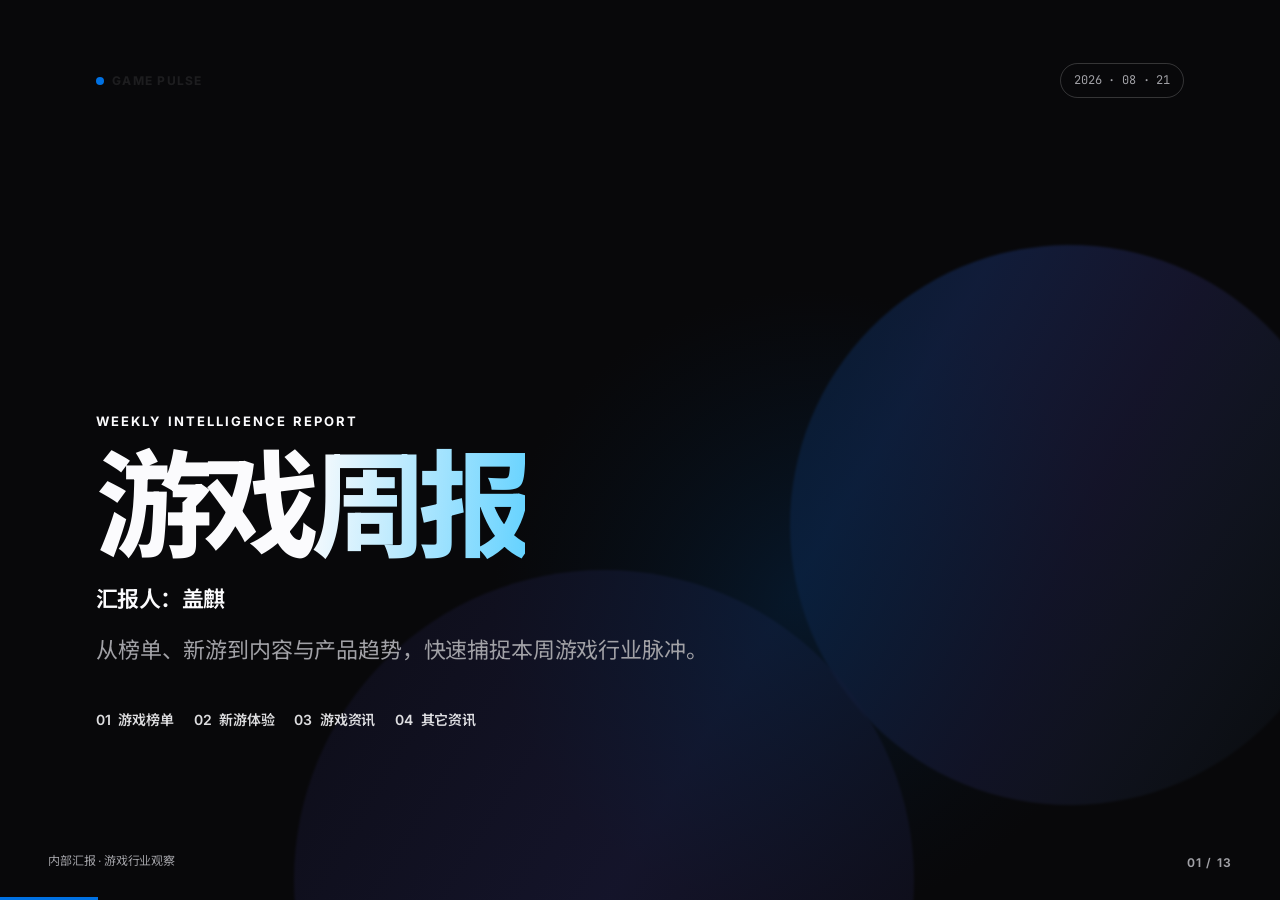
==== commit f0cc82d0: "Apply ranking image aspect ratios" ====
--- a/index.html
+++ b/index.html
@@ -63,7 +63,7 @@
         <span class="section-label">01 · 游戏榜单</span>
       </div>
       <div class="rank-focus-heading"><div><p class="eyebrow">RANKING SNAPSHOT · 01</p><h2 class="h2">总榜</h2></div><p>免费 / 付费 / 畅销</p></div>
-      <figure class="rank-focus" data-anim="fade-up"><img src="ranking-overall.png" alt="总榜截图"></figure>
+      <figure class="rank-focus rank-focus--overall" data-anim="fade-up"><img src="ranking-overall.png" alt="总榜截图"></figure>
       <p class="rank-focus-caption">数据更新时间：08 月 21 日 15:25</p>
       <span class="page-count">03 / 13</span>
       <aside class="notes">总榜单页展示免费、付费和畅销三个维度。当前榜首依次为 Block Out!、Minecraft 与 MONOPOLY GO!。</aside>
@@ -76,7 +76,7 @@
         <span class="section-label">01 · 游戏榜单</span>
       </div>
       <div class="rank-focus-heading"><div><p class="eyebrow">RANKING SNAPSHOT · 02</p><h2 class="h2">益智解谜</h2></div><p>免费 / 付费 / 畅销</p></div>
-      <figure class="rank-focus" data-anim="fade-up"><img src="ranking-puzzle.png" alt="益智解谜榜单截图"></figure>
+      <figure class="rank-focus rank-focus--puzzle" data-anim="fade-up"><img src="ranking-puzzle.png" alt="益智解谜榜单截图"></figure>
       <p class="rank-focus-caption">数据更新时间：08 月 21 日 15:20</p>
       <span class="page-count">04 / 13</span>
       <aside class="notes">益智解谜赛道中，Block Out! 位列免费榜首，Red’s First Flight 位列付费榜首，Royal Match 位列畅销榜首。整理解谜和长线经营型产品均保持较高存在感。</aside>
@@ -89,7 +89,7 @@
         <span class="section-label">01 · 游戏榜单</span>
       </div>
       <div class="rank-focus-heading"><div><p class="eyebrow">RANKING SNAPSHOT · 03</p><h2 class="h2">家庭</h2></div><p>免费 / 付费 / 畅销</p></div>
-      <figure class="rank-focus" data-anim="fade-up"><img src="ranking-family.png" alt="家庭榜单截图"></figure>
+      <figure class="rank-focus rank-focus--family" data-anim="fade-up"><img src="ranking-family.png" alt="家庭榜单截图"></figure>
       <p class="rank-focus-caption">数据更新时间：08 月 21 日 15:20</p>
       <span class="page-count">05 / 13</span>
       <aside class="notes">家庭赛道中，MONOPOLY GO! 同时位居免费榜与畅销榜首；付费榜首为 MONOPOLY: The Board Game。桌游 IP 在家庭用户中的持续吸引力仍然明显。</aside>
--- a/style.css
+++ b/style.css
@@ -120,8 +120,11 @@
 .tpl-game-weekly .rank-focus-heading { align-items: flex-end; display: flex; justify-content: space-between; margin: 40px 10px 16px; }
 .tpl-game-weekly .rank-focus-heading .h2 { font-size: 50px; }
 .tpl-game-weekly .rank-focus-heading > p { color: var(--text-3); font-family: var(--font-mono); font-size: 13px; margin: 0 0 7px; }
-.tpl-game-weekly .rank-focus { align-items: center; background: var(--surface); border: 1px solid var(--border); border-radius: var(--radius); box-shadow: var(--shadow-lg); display: flex; height: min(68vh, 730px); justify-content: center; margin: 0 auto; overflow: hidden; padding: 13px; width: 100%; }
-.tpl-game-weekly .rank-focus img { background: var(--surface-2); border-radius: calc(var(--radius) - 10px); height: 100%; object-fit: contain; width: 100%; }
+.tpl-game-weekly .rank-focus { --rank-ratio: 1.93; align-items: center; aspect-ratio: var(--rank-ratio); background: transparent; border: 0; border-radius: var(--radius); box-shadow: var(--shadow-lg); display: flex; height: auto; justify-content: center; margin: 0 auto; overflow: hidden; padding: 0; width: min(100%, 1400px); width: min(100%, calc(min(68vh, 730px) * var(--rank-ratio))); }
+.tpl-game-weekly .rank-focus--overall { --rank-ratio: 1.9374; }
+.tpl-game-weekly .rank-focus--puzzle { --rank-ratio: 1.9177; }
+.tpl-game-weekly .rank-focus--family { --rank-ratio: 1.9247; }
+.tpl-game-weekly .rank-focus img { background: transparent; border-radius: inherit; display: block; height: 100%; object-fit: cover; width: 100%; }
 .tpl-game-weekly .rank-focus-caption { color: var(--text-3); font-family: var(--font-mono); font-size: 12px; margin: 10px 10px 0; }
 
 /* Yarn Flow */
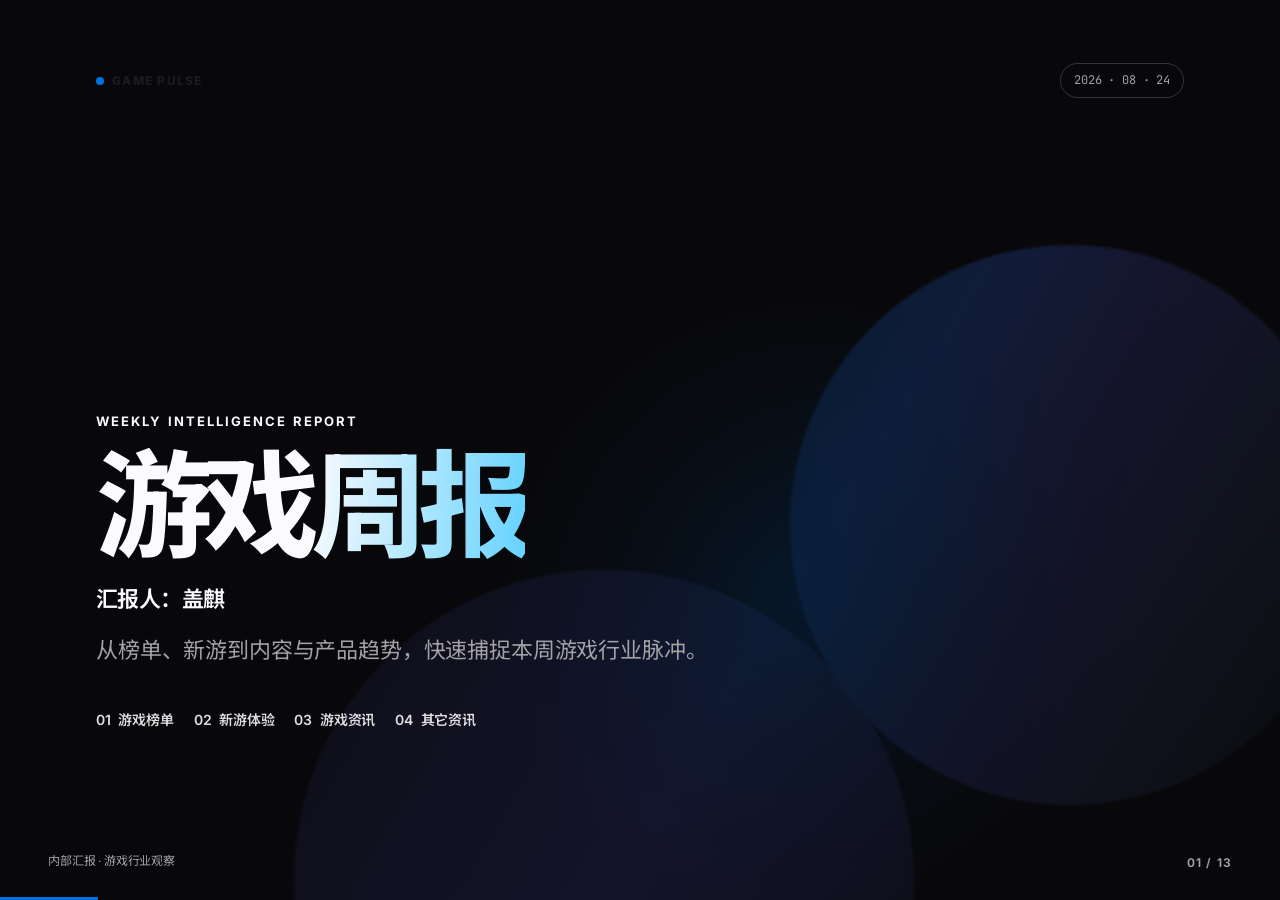
==== commit ae5f0112: "Update index.html" ====
--- a/index.html
+++ b/index.html
@@ -3,13 +3,13 @@
 <head>
   <meta charset="utf-8">
   <meta name="viewport" content="width=device-width, initial-scale=1">
-  <title>游戏周报 · 2026.08.21</title>
+  <title>游戏周报 · 2026.08.24</title>
   <!-- 基于 html-ppt 的 weekly-report 模板重构：极简 Apple keynote 视觉 -->
   <link rel="stylesheet" href="fonts.css">
   <link rel="stylesheet" href="base.css">
   <link rel="stylesheet" href="animations.css">
   <link rel="stylesheet" id="theme-link" href="minimal-white.css">
-  <link rel="stylesheet" href="style.css">
+  <link rel="stylesheet" href="style.css?v=cover-showcase-19">
 </head>
 <body class="tpl-game-weekly">
   <main class="deck" aria-label="游戏周报">
@@ -18,9 +18,20 @@
     <section class="slide cover-slide dark-slide is-active" data-title="游戏周报">
       <div class="cover-orb orb-a" aria-hidden="true"></div>
       <div class="cover-orb orb-b" aria-hidden="true"></div>
+      <div class="cover-showcase" aria-hidden="true">
+        <div class="cover-showcase-cards">
+          <span class="cover-showcase-card" style="--cover-image: url('yarn-01.png'); --x: -20vw; --y: 7vh; --rotate: -20deg; --delay: .00s; --order: 1;"></span>
+          <span class="cover-showcase-card" style="--cover-image: url('zhongkui-01.png'); --x: -13vw; --y: 3vh; --rotate: -13deg; --delay: .055s; --order: 2;"></span>
+          <span class="cover-showcase-card" style="--cover-image: url('charizard-ring-01.png'); --x: -6.5vw; --y: 0vh; --rotate: -7deg; --delay: .11s; --order: 3;"></span>
+          <span class="cover-showcase-card" style="--cover-image: url('chatgpt-teens.png'); --x: 0vw; --y: -1vh; --rotate: 0deg; --delay: .165s; --order: 4;"></span>
+          <span class="cover-showcase-card" style="--cover-image: url('yarn-03.png'); --x: 6.5vw; --y: 0vh; --rotate: 7deg; --delay: .11s; --order: 5;"></span>
+          <span class="cover-showcase-card" style="--cover-image: url('zhongkui-03.png'); --x: 13vw; --y: 3vh; --rotate: 13deg; --delay: .055s; --order: 6;"></span>
+          <span class="cover-showcase-card" style="--cover-image: url('charizard-ring-02.png'); --x: 20vw; --y: 7vh; --rotate: 20deg; --delay: .00s; --order: 7;"></span>
+        </div>
+      </div>
       <div class="cover-top">
         <span class="brand-mark"><i></i>GAME PULSE</span>
-        <span class="date-chip">2026 · 08 · 21</span>
+        <span class="date-chip">2026 · 08 · 24</span>
       </div>
       <div class="cover-content">
         <p class="eyebrow inverse" data-anim="fade-up">WEEKLY INTELLIGENCE REPORT</p>
@@ -40,7 +51,7 @@
     <section class="slide agenda-slide" data-title="本周目录">
       <div class="slide-topline">
         <span class="brand-mark"><i></i>GAME PULSE</span>
-        <span class="section-label">WEEKLY REPORT · 08.21</span>
+        <span class="section-label">WEEKLY REPORT · 08.24</span>
       </div>
       <div class="agenda-intro">
         <p class="eyebrow">THIS WEEK</p>
@@ -260,7 +271,7 @@
       <div class="end-content" data-anim="fade-up">
         <p class="eyebrow inverse">END OF REPORT</p>
         <h1 class="end-title">Thank you.</h1>
-        <p>游戏行业周报 · 2026.08.21</p>
+        <p>游戏行业周报 · 2026.08.24</p>
         <div class="end-line"></div>
         <span>Q&amp;A</span>
       </div>
@@ -269,6 +280,7 @@
     </section>
   </main>
 
-  <script src="runtime.js"></script>
+  <script src="runtime.js?v=4258644"></script>
 </body>
 </html>
+
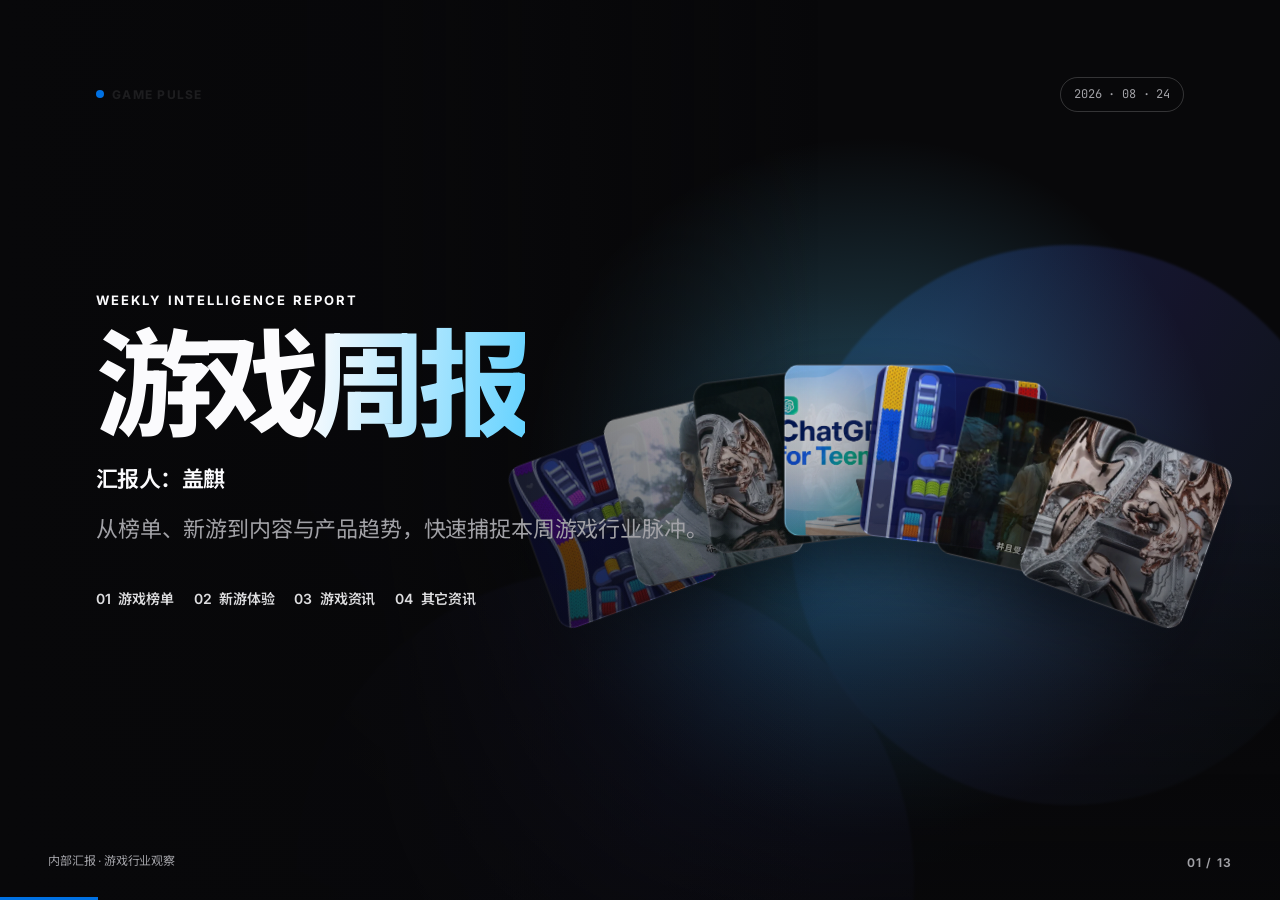
==== commit ff35b776: "Use optimized deferred report images" ====
--- a/index.html
+++ b/index.html
@@ -20,13 +20,13 @@
       <div class="cover-orb orb-b" aria-hidden="true"></div>
       <div class="cover-showcase" aria-hidden="true">
         <div class="cover-showcase-cards">
-          <span class="cover-showcase-card" style="--cover-image: url('yarn-01.png'); --x: -20vw; --y: 7vh; --rotate: -20deg; --delay: .00s; --order: 1;"></span>
-          <span class="cover-showcase-card" style="--cover-image: url('zhongkui-01.png'); --x: -13vw; --y: 3vh; --rotate: -13deg; --delay: .055s; --order: 2;"></span>
-          <span class="cover-showcase-card" style="--cover-image: url('charizard-ring-01.png'); --x: -6.5vw; --y: 0vh; --rotate: -7deg; --delay: .11s; --order: 3;"></span>
-          <span class="cover-showcase-card" style="--cover-image: url('chatgpt-teens.png'); --x: 0vw; --y: -1vh; --rotate: 0deg; --delay: .165s; --order: 4;"></span>
-          <span class="cover-showcase-card" style="--cover-image: url('yarn-03.png'); --x: 6.5vw; --y: 0vh; --rotate: 7deg; --delay: .11s; --order: 5;"></span>
-          <span class="cover-showcase-card" style="--cover-image: url('zhongkui-03.png'); --x: 13vw; --y: 3vh; --rotate: 13deg; --delay: .055s; --order: 6;"></span>
-          <span class="cover-showcase-card" style="--cover-image: url('charizard-ring-02.png'); --x: 20vw; --y: 7vh; --rotate: 20deg; --delay: .00s; --order: 7;"></span>
+          <span class="cover-showcase-card" style="--cover-image: url('yarn-01.webp'); --x: -20vw; --y: 7vh; --rotate: -20deg; --delay: .00s; --order: 1;"></span>
+          <span class="cover-showcase-card" style="--cover-image: url('zhongkui-01.webp'); --x: -13vw; --y: 3vh; --rotate: -13deg; --delay: .055s; --order: 2;"></span>
+          <span class="cover-showcase-card" style="--cover-image: url('charizard-ring-01.webp'); --x: -6.5vw; --y: 0vh; --rotate: -7deg; --delay: .11s; --order: 3;"></span>
+          <span class="cover-showcase-card" style="--cover-image: url('chatgpt-teens.webp'); --x: 0vw; --y: -1vh; --rotate: 0deg; --delay: .165s; --order: 4;"></span>
+          <span class="cover-showcase-card" style="--cover-image: url('yarn-03.webp'); --x: 6.5vw; --y: 0vh; --rotate: 7deg; --delay: .11s; --order: 5;"></span>
+          <span class="cover-showcase-card" style="--cover-image: url('zhongkui-03.webp'); --x: 13vw; --y: 3vh; --rotate: 13deg; --delay: .055s; --order: 6;"></span>
+          <span class="cover-showcase-card" style="--cover-image: url('charizard-ring-02.webp'); --x: 20vw; --y: 7vh; --rotate: 20deg; --delay: .00s; --order: 7;"></span>
         </div>
       </div>
       <div class="cover-top">
@@ -74,7 +74,7 @@
         <span class="section-label">01 · 游戏榜单</span>
       </div>
       <div class="rank-focus-heading"><div><p class="eyebrow">RANKING SNAPSHOT · 01</p><h2 class="h2">总榜</h2></div><p>免费 / 付费 / 畅销</p></div>
-      <figure class="rank-focus rank-focus--overall" data-anim="fade-up"><img src="ranking-overall.png" alt="总榜截图"></figure>
+      <figure class="rank-focus rank-focus--overall" data-anim="fade-up"><img data-src="ranking-overall.webp" decoding="async" alt="总榜截图"></figure>
       <p class="rank-focus-caption">数据更新时间：08 月 21 日 15:25</p>
       <span class="page-count">03 / 13</span>
       <aside class="notes">总榜单页展示免费、付费和畅销三个维度。当前榜首依次为 Block Out!、Minecraft 与 MONOPOLY GO!。</aside>
@@ -87,7 +87,7 @@
         <span class="section-label">01 · 游戏榜单</span>
       </div>
       <div class="rank-focus-heading"><div><p class="eyebrow">RANKING SNAPSHOT · 02</p><h2 class="h2">益智解谜</h2></div><p>免费 / 付费 / 畅销</p></div>
-      <figure class="rank-focus rank-focus--puzzle" data-anim="fade-up"><img src="ranking-puzzle.png" alt="益智解谜榜单截图"></figure>
+      <figure class="rank-focus rank-focus--puzzle" data-anim="fade-up"><img data-src="ranking-puzzle.webp" decoding="async" alt="益智解谜榜单截图"></figure>
       <p class="rank-focus-caption">数据更新时间：08 月 21 日 15:20</p>
       <span class="page-count">04 / 13</span>
       <aside class="notes">益智解谜赛道中，Block Out! 位列免费榜首，Red’s First Flight 位列付费榜首，Royal Match 位列畅销榜首。整理解谜和长线经营型产品均保持较高存在感。</aside>
@@ -100,7 +100,7 @@
         <span class="section-label">01 · 游戏榜单</span>
       </div>
       <div class="rank-focus-heading"><div><p class="eyebrow">RANKING SNAPSHOT · 03</p><h2 class="h2">家庭</h2></div><p>免费 / 付费 / 畅销</p></div>
-      <figure class="rank-focus rank-focus--family" data-anim="fade-up"><img src="ranking-family.png" alt="家庭榜单截图"></figure>
+      <figure class="rank-focus rank-focus--family" data-anim="fade-up"><img data-src="ranking-family.webp" decoding="async" alt="家庭榜单截图"></figure>
       <p class="rank-focus-caption">数据更新时间：08 月 21 日 15:20</p>
       <span class="page-count">05 / 13</span>
       <aside class="notes">家庭赛道中，MONOPOLY GO! 同时位居免费榜与畅销榜首；付费榜首为 MONOPOLY: The Board Game。桌游 IP 在家庭用户中的持续吸引力仍然明显。</aside>
@@ -121,9 +121,9 @@
           <div class="micro-pills"><span>轻度解谜</span><span>颜色归类</span><span>动态反馈</span></div>
         </div>
         <div class="phone-gallery" data-anim="fade-up">
-          <figure class="phone phone-1"><img src="yarn-01.png" alt="Yarn Flow 关卡界面 1"></figure>
-          <figure class="phone phone-2"><img src="yarn-02.png" alt="Yarn Flow 关卡界面 2"></figure>
-          <figure class="phone phone-3"><img src="yarn-03.png" alt="Yarn Flow 关卡界面 3"></figure>
+          <figure class="phone phone-1"><img data-src="yarn-01.webp" decoding="async" alt="Yarn Flow 关卡界面 1"></figure>
+          <figure class="phone phone-2"><img data-src="yarn-02.webp" decoding="async" alt="Yarn Flow 关卡界面 2"></figure>
+          <figure class="phone phone-3"><img data-src="yarn-03.webp" decoding="async" alt="Yarn Flow 关卡界面 3"></figure>
         </div>
       </div>
       <span class="page-count">06 / 13</span>
@@ -171,9 +171,9 @@
         <div class="status-note"><b>开发中版本</b><span>项目仍处早期研发阶段<br>发售时间尚未公布</span></div>
       </div>
       <div class="black-myth-gallery" data-anim="fade-up">
-        <figure class="myth-frame myth-1"><img src="zhongkui-01.png" alt="黑神话钟馗人物实机截图"></figure>
-        <figure class="myth-frame myth-2"><img src="zhongkui-02.png" alt="黑神话钟馗战斗实机截图"></figure>
-        <figure class="myth-frame myth-3"><img src="zhongkui-03.png" alt="黑神话钟馗场景实机截图"></figure>
+        <figure class="myth-frame myth-1"><img data-src="zhongkui-01.webp" decoding="async" alt="黑神话钟馗人物实机截图"></figure>
+        <figure class="myth-frame myth-2"><img data-src="zhongkui-02.webp" decoding="async" alt="黑神话钟馗战斗实机截图"></figure>
+        <figure class="myth-frame myth-3"><img data-src="zhongkui-03.webp" decoding="async" alt="黑神话钟馗场景实机截图"></figure>
       </div>
       <p class="black-myth-summary">首次较完整展示战斗、关卡流程及部分剧情内容；新作延续中国传统文化与志怪题材方向，同时开始呈现不同于《悟空》的角色、战斗体验与世界观。</p>
       <span class="page-count inverse">08 / 13</span>
@@ -219,8 +219,8 @@
           <div class="luxury-insight"><p class="card-label inverse">趋势观察</p><p>成熟游戏 / 动漫 IP 的商业化边界，正从服饰、潮玩与联名商品，进一步向高级珠宝与收藏级奢侈品延伸。</p></div>
         </div>
         <div class="ring-gallery" data-anim="fade-up">
-          <figure class="ring-main"><img src="charizard-ring-01.png" alt="喷火龙高级珠宝戒指双视角"></figure>
-          <figure class="ring-detail"><img src="charizard-ring-02.png" alt="喷火龙高级珠宝戒指细节"></figure>
+          <figure class="ring-main"><img data-src="charizard-ring-01.webp" decoding="async" alt="喷火龙高级珠宝戒指双视角"></figure>
+          <figure class="ring-detail"><img data-src="charizard-ring-02.webp" decoding="async" alt="喷火龙高级珠宝戒指细节"></figure>
         </div>
       </div>
       <span class="page-count inverse">10 / 13</span>
@@ -234,7 +234,7 @@
         <span class="section-label">04 · 其它资讯</span>
       </div>
       <div class="teen-layout">
-        <figure class="teen-visual" data-anim="fade-up"><img src="chatgpt-teens.png" alt="ChatGPT for Teens 宣传图"></figure>
+        <figure class="teen-visual" data-anim="fade-up"><img data-src="chatgpt-teens.webp" decoding="async" alt="ChatGPT for Teens 宣传图"></figure>
         <div class="teen-copy" data-anim="fade-up">
           <p class="eyebrow">AI PRODUCT SIGNAL</p>
           <h2 class="h2">ChatGPT<br>for Teens</h2>
@@ -280,7 +280,7 @@
     </section>
   </main>
 
-  <script src="runtime.js?v=4258644"></script>
+  <script src="runtime.js?v=image-optim-1"></script>
 </body>
 </html>
 
--- a/style.css
+++ b/style.css
@@ -76,9 +76,18 @@
 .tpl-game-weekly .cover-orb { border-radius: 999px; filter: blur(1px); opacity: .9; position: absolute; z-index: -3; }
 .tpl-game-weekly .orb-a { background: var(--grad); height: 560px; right: -70px; top: 245px; transform: rotate(-20deg); width: 560px; }
 .tpl-game-weekly .orb-b { background: color-mix(in srgb, var(--accent-2) 68%, transparent); bottom: -290px; height: 620px; left: 23%; width: 620px; }
-.tpl-game-weekly .cover-top { margin-top: 5px; }
+.tpl-game-weekly .cover-showcase { inset: 0; overflow: hidden; pointer-events: none; position: absolute; z-index: 0; }
+.tpl-game-weekly .cover-showcase::before { background: radial-gradient(circle at 68% 54%, color-mix(in srgb, var(--accent-3) 42%, transparent), transparent 35%); content: ""; inset: 0; opacity: .8; position: absolute; }
+.tpl-game-weekly .cover-showcase::after { background: linear-gradient(90deg, var(--ink) 0%, color-mix(in srgb, var(--ink) 88%, transparent) 30%, transparent 64%), linear-gradient(0deg, color-mix(in srgb, var(--ink) 74%, transparent), transparent 44%); content: ""; inset: 0; position: absolute; z-index: 8; }
+.tpl-game-weekly .cover-showcase-cards { left: 68%; position: absolute; top: 51%; z-index: 2; }
+.tpl-game-weekly .cover-showcase-card { --x: 0px; --y: 0px; --rotate: 0deg; --delay: 0s; --order: 1; aspect-ratio: 1; background-color: var(--ink-soft); background-image: var(--cover-image); background-position: center; background-repeat: no-repeat; background-size: cover; border: 1px solid color-mix(in srgb, var(--inverse) 22%, transparent); border-radius: 16px; box-shadow: 0 26px 54px rgba(0, 0, 0, .34), 0 0 0 1px rgba(255, 255, 255, .06) inset; left: 0; opacity: 0; overflow: hidden; position: absolute; top: 0; transform: translate(-50%, calc(-50% + 62vh)) rotate(0deg) scale(1.08); transform-origin: 50% 50%; width: clamp(108px, 13.4vw, 252px); will-change: opacity, transform; z-index: var(--order); }
+.tpl-game-weekly .cover-showcase-card::after { background: linear-gradient(150deg, color-mix(in srgb, var(--ink) 3%, transparent), color-mix(in srgb, var(--ink) 45%, transparent)); content: ""; inset: 0; position: absolute; }
+.tpl-game-weekly .cover-slide.is-active .cover-showcase-card { animation: cover-showcase-card-enter 3.9s cubic-bezier(.16, 1, .3, 1) var(--delay) both; }
+.tpl-game-weekly .cover-slide:not(.is-active) .cover-showcase-card { animation: none; opacity: 0; }
+@keyframes cover-showcase-card-enter { 0% { animation-timing-function: cubic-bezier(.22, .82, .26, 1); opacity: 0; transform: translate(-50%, calc(-50% + 62vh)) rotate(0deg) scale(1.08); } 9% { opacity: 1; } 30% { animation-timing-function: cubic-bezier(.08, .86, .16, 1); opacity: 1; transform: translate(-50%, -50%) rotate(0deg) scale(1); } 100% { opacity: .92; transform: translate(calc(-50% + var(--x)), calc(-50% + var(--y))) rotate(var(--rotate)) scale(1); } }
+.tpl-game-weekly .cover-top { left: clamp(58px, 7.5vw, 96px); margin-top: 0; position: absolute; right: clamp(58px, 7.5vw, 96px); top: clamp(56px, 6vw, 77px); }
 .tpl-game-weekly .date-chip { border: 1px solid color-mix(in srgb, var(--inverse) 18%, transparent); border-radius: 999px; color: var(--inverse-muted); font-family: var(--font-mono); font-size: 12px; padding: 7px 13px; }
-.tpl-game-weekly .cover-content { margin-top: auto; max-width: 920px; padding-bottom: 115px; position: relative; z-index: 2; }
+.tpl-game-weekly .cover-content { left: clamp(58px, 7.5vw, 96px); margin: 0; max-width: 920px; padding-bottom: 0; position: absolute; top: 50%; transform: translateY(-50%); z-index: 5; }
 .tpl-game-weekly .cover-title { color: var(--inverse); font-size: clamp(86px, 9.1vw, 150px); font-weight: 750; letter-spacing: -.075em; line-height: .90; margin: 22px 0 28px; }
 .tpl-game-weekly .cover-title span { background: linear-gradient(96deg, var(--inverse), var(--accent-3)); -webkit-background-clip: text; background-clip: text; color: transparent; }
 .tpl-game-weekly .cover-reporter { color: var(--inverse); font-size: 22px; font-weight: 620; letter-spacing: -.025em; margin: -4px 0 15px; }
@@ -86,6 +95,8 @@
 .tpl-game-weekly .cover-index { display: flex; flex-wrap: wrap; gap: 12px 20px; margin-top: 42px; }
 .tpl-game-weekly .cover-index span { color: var(--inverse); font-size: 14px; font-weight: 600; opacity: .88; }
 .tpl-game-weekly .cover-meta { bottom: 30px; color: var(--inverse-muted); font-size: 12px; left: 48px; position: absolute; z-index: 3; }
+@media (max-width: 860px) { .tpl-game-weekly .cover-showcase { opacity: .82; } .tpl-game-weekly .cover-showcase-cards { left: 67%; top: 48%; } .tpl-game-weekly .cover-showcase-card { border-radius: 11px; width: clamp(86px, 23vw, 146px); } }
+@media (prefers-reduced-motion: reduce) { .tpl-game-weekly .cover-showcase-card { animation: none !important; opacity: .58; transform: translate(calc(-50% + var(--x)), calc(-50% + var(--y))) rotate(var(--rotate)) scale(1); } }
 
 /* Agenda */
 .tpl-game-weekly .agenda-slide { justify-content: flex-start; }
@@ -101,6 +112,13 @@
 .tpl-game-weekly .agenda-item p { color: var(--text-3); font-size: 14px; margin: 6px 0 0; }
 .tpl-game-weekly .agenda-item.active p { color: var(--inverse-muted); }
 .tpl-game-weekly .agenda-item em { color: var(--accent); font-size: 23px; font-style: normal; }
+.tpl-game-weekly .agenda-item:nth-child(n+2) { --agenda-delay: .30s; }
+.tpl-game-weekly .agenda-item:nth-child(3) { --agenda-delay: .52s; }
+.tpl-game-weekly .agenda-item:nth-child(4) { --agenda-delay: .74s; }
+.tpl-game-weekly .agenda-slide.is-active .agenda-item:nth-child(n+2) { animation: agenda-item-rise-in .95s cubic-bezier(.16, 1, .3, 1) var(--agenda-delay) both; }
+.tpl-game-weekly .agenda-slide:not(.is-active) .agenda-item:nth-child(n+2) { animation: none; opacity: 0; transform: translateY(30px); }
+@keyframes agenda-item-rise-in { from { opacity: 0; transform: translateY(30px); } to { opacity: 1; transform: translateY(0); } }
+@media (prefers-reduced-motion: reduce) { .tpl-game-weekly .agenda-slide .agenda-item:nth-child(n+2) { animation: none !important; opacity: 1; transform: none; } }
 
 /* Ranking */
 .tpl-game-weekly .chart-slide { justify-content: flex-start; }
@@ -136,11 +154,16 @@
 .tpl-game-weekly .micro-pills { display: flex; flex-wrap: wrap; gap: 8px; }
 .tpl-game-weekly .micro-pills span { background: var(--surface); border: 1px solid var(--border); border-radius: 999px; color: var(--text-2); font-size: 12px; padding: 7px 12px; }
 .tpl-game-weekly .phone-gallery { align-items: flex-end; display: flex; gap: 18px; justify-content: center; }
-.tpl-game-weekly .phone { background: var(--ink); border: 1px solid color-mix(in srgb, var(--text-1) 20%, transparent); border-radius: 35px; box-shadow: var(--shadow-lg); margin: 0; overflow: hidden; padding: 7px; position: relative; width: min(30%, 225px); }
+.tpl-game-weekly .phone { --phone-collapse-x: 0px; --phone-end-y: 0px; --phone-end-rotate: 0deg; --phone-delay: 0s; background: var(--ink); border: 1px solid color-mix(in srgb, var(--text-1) 20%, transparent); border-radius: 35px; box-shadow: var(--shadow-lg); margin: 0; overflow: hidden; padding: 7px; position: relative; transform: translate(0, var(--phone-end-y)) rotate(var(--phone-end-rotate)); transform-origin: 50% 78%; width: min(30%, 225px); will-change: opacity, transform; }
 .tpl-game-weekly .phone::before { background: var(--ink-soft); border-radius: 999px; content: ""; height: 19px; left: 50%; position: absolute; top: 13px; transform: translateX(-50%); width: 70px; z-index: 2; }
 .tpl-game-weekly .phone img { border-radius: 28px; height: 420px; object-fit: cover; object-position: top; width: 100%; }
-.tpl-game-weekly .phone-1 { transform: translateY(25px); }
-.tpl-game-weekly .phone-3 { transform: translateY(16px); }
+.tpl-game-weekly .phone-1 { --phone-collapse-x: calc(100% + 18px); --phone-end-y: 25px; --phone-end-rotate: -8deg; z-index: 1; }
+.tpl-game-weekly .phone-2 { z-index: 3; }
+.tpl-game-weekly .phone-3 { --phone-collapse-x: calc(-100% - 18px); --phone-end-y: 16px; --phone-end-rotate: 8deg; z-index: 2; }
+.tpl-game-weekly .yarn-showcase.is-active .phone { animation: yarn-phone-fan-enter 3.9s cubic-bezier(.16, 1, .3, 1) var(--phone-delay) both; }
+.tpl-game-weekly .yarn-showcase:not(.is-active) .phone { animation: none; opacity: 0; transform: translate(var(--phone-collapse-x), 54vh) rotate(0deg) scale(1.06); }
+@keyframes yarn-phone-fan-enter { 0% { animation-timing-function: cubic-bezier(.22, .82, .26, 1); opacity: 0; transform: translate(var(--phone-collapse-x), 54vh) rotate(0deg) scale(1.06); } 9% { opacity: 1; } 30% { animation-timing-function: cubic-bezier(.08, .86, .16, 1); opacity: 1; transform: translate(var(--phone-collapse-x), 0) rotate(0deg) scale(1); } 100% { opacity: 1; transform: translate(0, var(--phone-end-y)) rotate(var(--phone-end-rotate)) scale(1); } }
+@media (prefers-reduced-motion: reduce) { .tpl-game-weekly .yarn-showcase .phone { animation: none !important; opacity: 1; transform: translate(0, var(--phone-end-y)) rotate(var(--phone-end-rotate)) scale(1); } }
 
 .tpl-game-weekly .insight-slide { justify-content: flex-start; }
 .tpl-game-weekly .insight-slide > .eyebrow { margin-top: 52px; }
@@ -165,12 +188,16 @@
 .tpl-game-weekly .black-myth-heading .h2 { font-size: 56px; }
 .tpl-game-weekly .status-note { border-left: 1px solid color-mix(in srgb, var(--inverse) 26%, transparent); color: var(--inverse-muted); font-size: 13px; line-height: 1.6; margin-bottom: 5px; padding-left: 18px; }
 .tpl-game-weekly .status-note b { color: var(--inverse); display: block; font-size: 15px; margin-bottom: 4px; }
-.tpl-game-weekly .black-myth-gallery { display: grid; gap: 16px; grid-template-columns: 1.2fr 1fr 1fr; position: relative; z-index: 1; }
+.tpl-game-weekly .black-myth-gallery { display: grid; gap: 16px; grid-template-columns: 1.2fr 1fr 1fr; position: relative; will-change: opacity, transform; z-index: 1; }
 .tpl-game-weekly .myth-frame { border: 1px solid color-mix(in srgb, var(--inverse) 16%, transparent); border-radius: var(--radius-sm); height: 278px; margin: 0; overflow: hidden; }
 .tpl-game-weekly .myth-frame img { filter: saturate(.92) contrast(1.03); height: 100%; object-fit: cover; width: 100%; }
 .tpl-game-weekly .myth-1 img { object-position: center 46%; }
 .tpl-game-weekly .myth-2 img { object-position: center; }
 .tpl-game-weekly .myth-3 img { object-position: center 42%; }
+.tpl-game-weekly .black-myth-slide.is-active .black-myth-gallery { animation: myth-gallery-left-to-right-enter 770ms linear both; }
+.tpl-game-weekly .black-myth-slide:not(.is-active) .black-myth-gallery { animation: none; opacity: 0; transform: translateX(-110px); }
+@keyframes myth-gallery-left-to-right-enter { from { opacity: 1; transform: translateX(-110px); } to { opacity: 1; transform: translateX(0); } }
+@media (prefers-reduced-motion: reduce) { .tpl-game-weekly .black-myth-slide .black-myth-gallery { animation: none !important; opacity: 1; transform: none; } }
 .tpl-game-weekly .black-myth-summary { border-left: 3px solid var(--accent); color: var(--inverse-muted); font-size: 14px; line-height: 1.66; margin: 23px 0 0; max-width: 1120px; padding-left: 15px; position: relative; z-index: 1; }
 
 .tpl-game-weekly .route-slide { justify-content: flex-start; }
@@ -185,7 +212,7 @@
 .tpl-game-weekly .route-cards article > span { color: var(--accent); font-family: var(--font-mono); font-size: 14px; font-weight: 700; }
 .tpl-game-weekly .route-cards h3 { font-size: 22px; margin: 0; }
 .tpl-game-weekly .route-cards p { color: var(--text-2); font-size: 15px; line-height: 1.55; margin: 0; }
-.tpl-game-weekly .route-cards .route-accent { background: var(--blue-soft); border: 0; border-radius: var(--radius-sm); margin-top: 5px; padding: 20px; }
+.tpl-game-weekly .route-cards .route-accent { background: var(--blue-soft); border: 0; border-radius: var(--radius-sm); margin-left: -24px; margin-top: 5px; padding: 20px 20px 20px 24px; }
 
 /* Jewellery */
 .tpl-game-weekly .jewelry-slide { isolation: isolate; overflow: hidden; }
@@ -231,6 +258,27 @@
 .tpl-game-weekly .summary-card.summary-dark h3 { color: var(--inverse); }
 .tpl-game-weekly .summary-card.summary-dark p,
 .tpl-game-weekly .summary-card.summary-dark i { color: var(--inverse-muted); }
+.tpl-game-weekly .mechanic-card,
+.tpl-game-weekly .verdict-card,
+.tpl-game-weekly .route-cards article,
+.tpl-game-weekly .summary-card { --tag-delay: .30s; will-change: opacity, transform; }
+.tpl-game-weekly .mechanics-list .mechanic-card:nth-child(2),
+.tpl-game-weekly .route-cards article:nth-child(2),
+.tpl-game-weekly .summary-card:nth-child(2) { --tag-delay: .52s; }
+.tpl-game-weekly .mechanics-list .mechanic-card:nth-child(3),
+.tpl-game-weekly .route-cards article:nth-child(3),
+.tpl-game-weekly .summary-card:nth-child(3) { --tag-delay: .74s; }
+.tpl-game-weekly .verdict-card { --tag-delay: .96s; }
+.tpl-game-weekly .insight-slide.is-active .mechanic-card,
+.tpl-game-weekly .insight-slide.is-active .verdict-card,
+.tpl-game-weekly .route-slide.is-active .route-cards article,
+.tpl-game-weekly .summary-slide.is-active .summary-card { animation: tag-rise-in .95s cubic-bezier(.16, 1, .3, 1) var(--tag-delay) both; }
+.tpl-game-weekly .insight-slide:not(.is-active) .mechanic-card,
+.tpl-game-weekly .insight-slide:not(.is-active) .verdict-card,
+.tpl-game-weekly .route-slide:not(.is-active) .route-cards article,
+.tpl-game-weekly .summary-slide:not(.is-active) .summary-card { animation: none; opacity: 0; transform: translateY(30px); }
+@keyframes tag-rise-in { from { opacity: 0; transform: translateY(30px); } to { opacity: 1; transform: translateY(0); } }
+@media (prefers-reduced-motion: reduce) { .tpl-game-weekly .mechanic-card, .tpl-game-weekly .verdict-card, .tpl-game-weekly .route-cards article, .tpl-game-weekly .summary-card { animation: none !important; opacity: 1; transform: none; } }
 
 /* End */
 .tpl-game-weekly .end-slide { align-items: center; display: flex; isolation: isolate; justify-content: center; overflow: hidden; text-align: center; }
@@ -251,3 +299,4 @@
   .tpl-game-weekly .phone img { height: 360px; }
   .tpl-game-weekly .rank-shot img { height: 225px; }
 }
+
